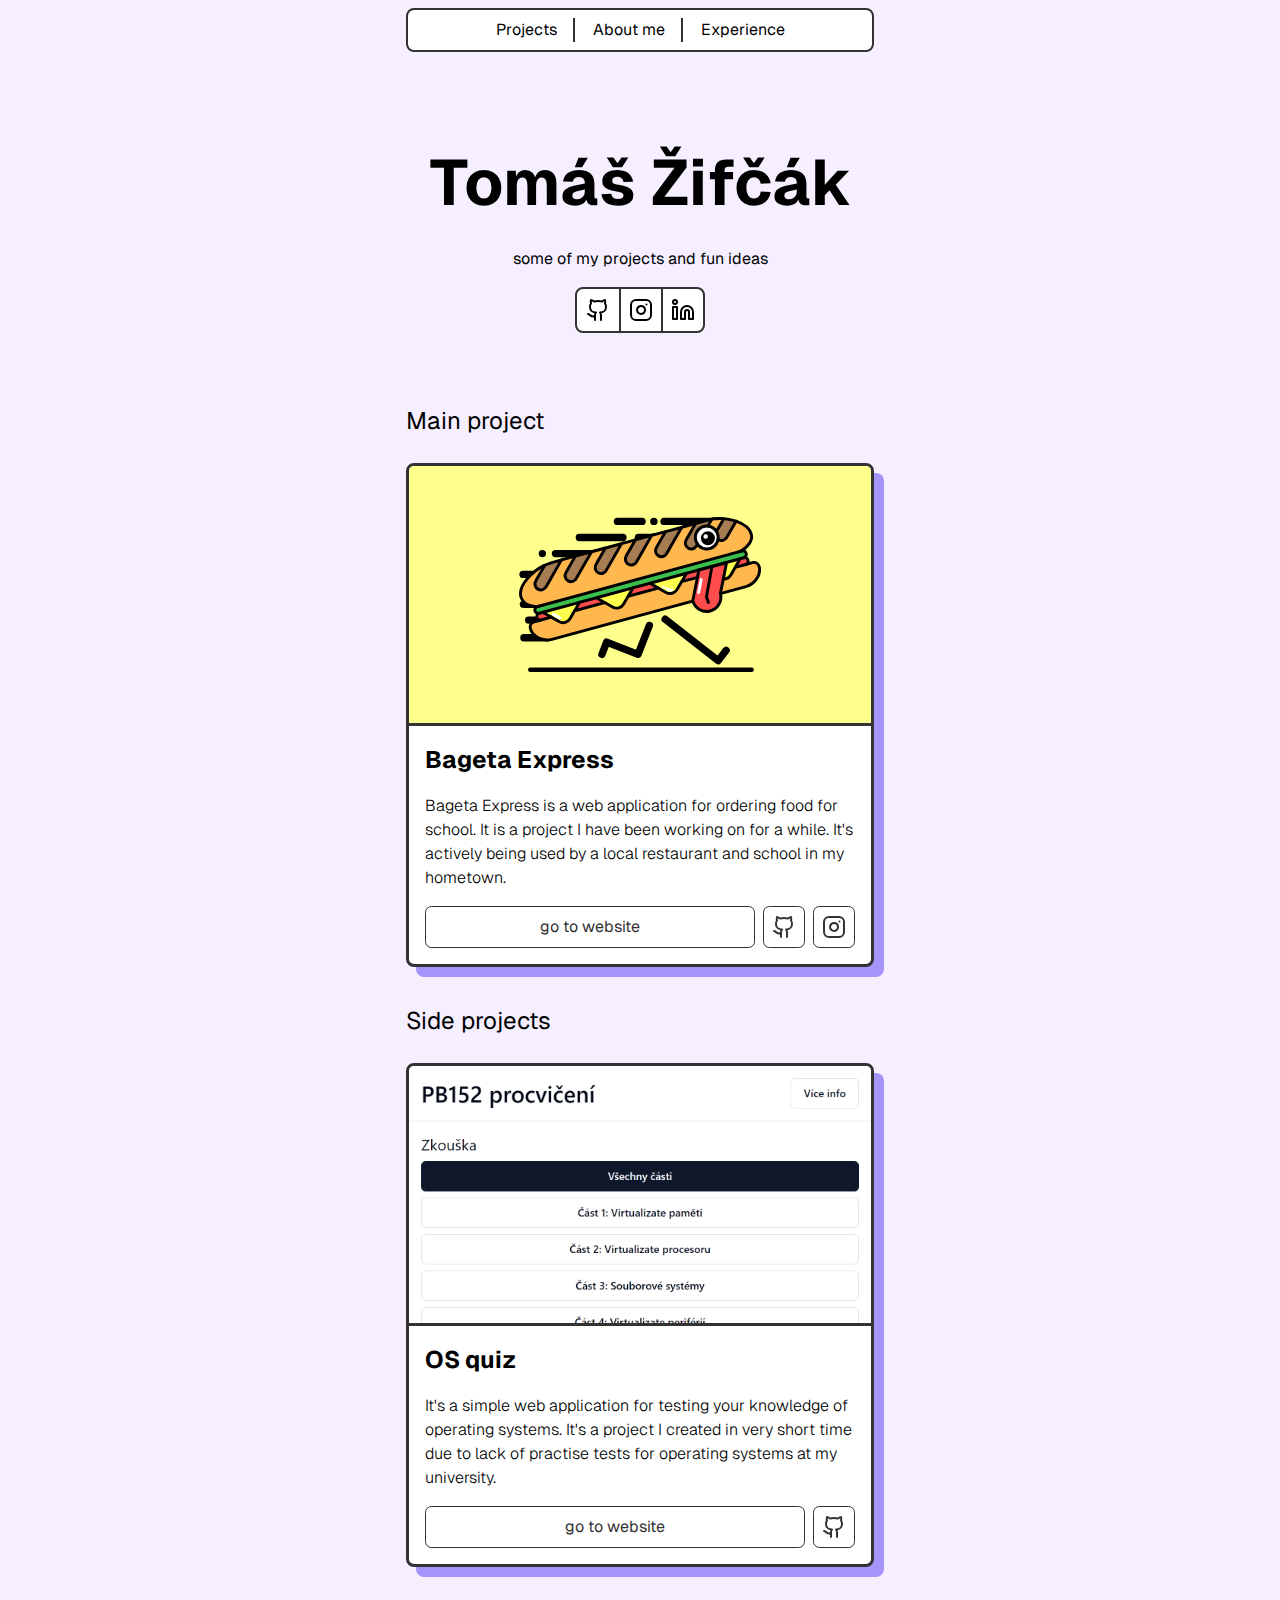
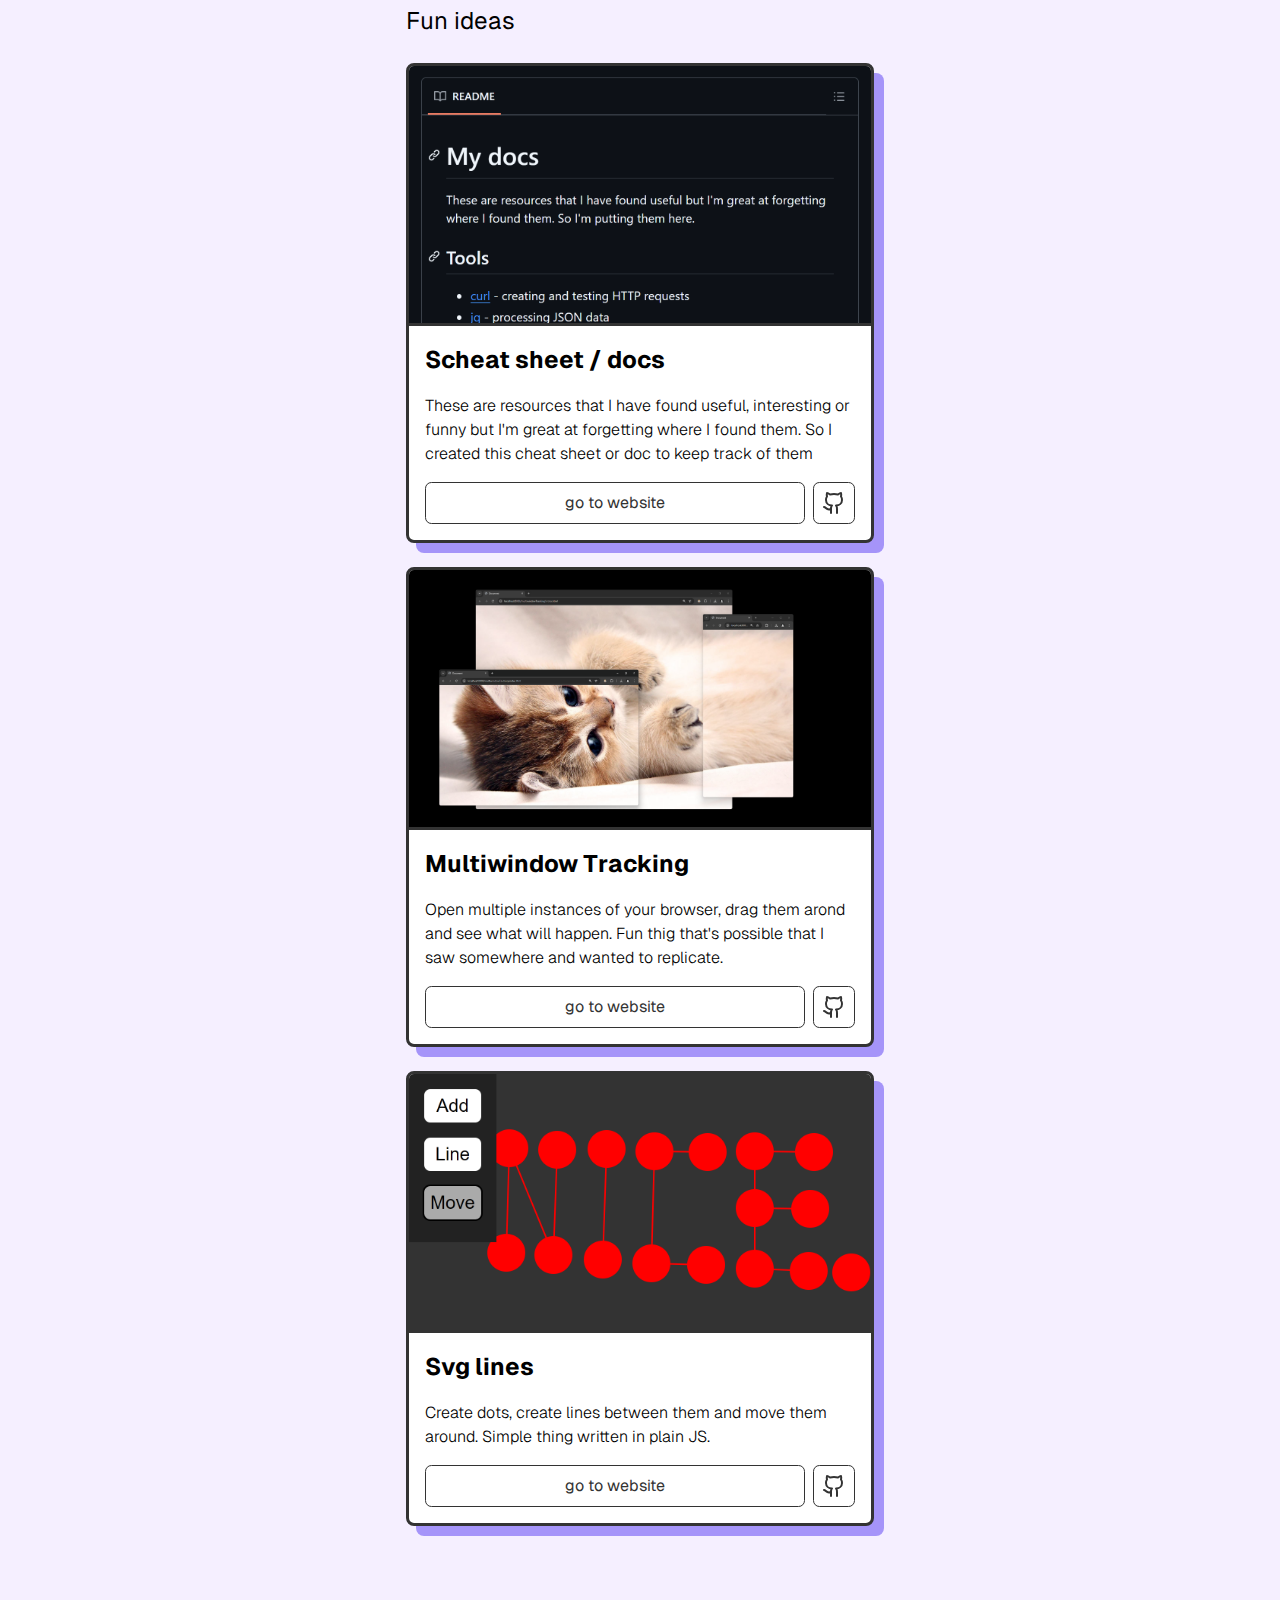
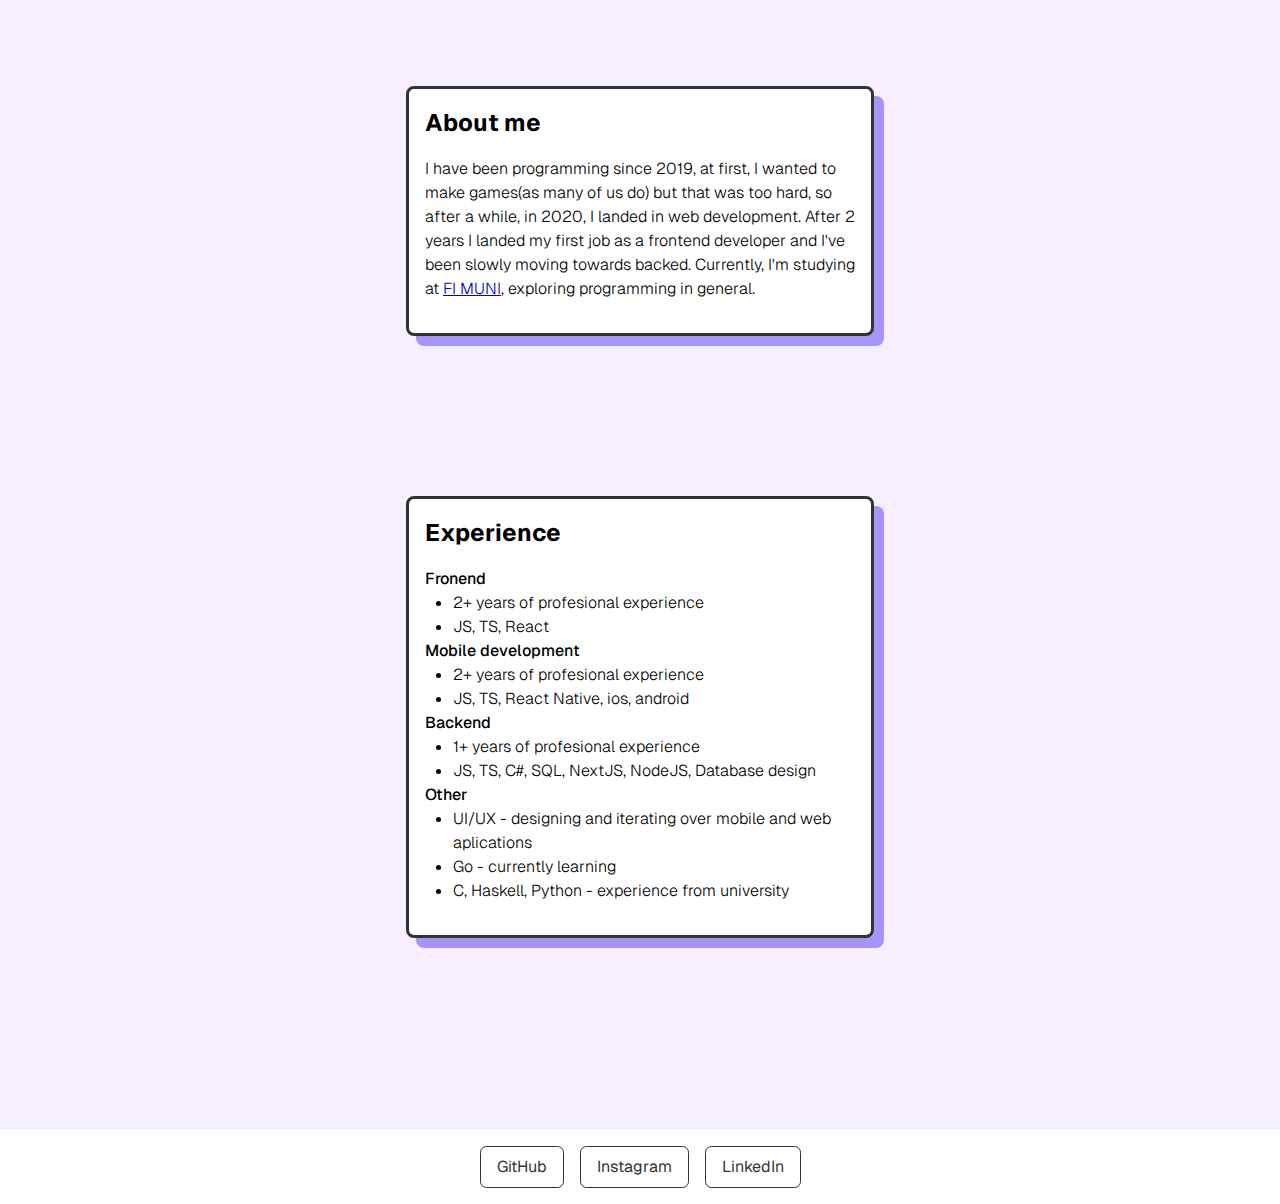
==== index.html @ f688248b "feat: add about me & experience sections" ====
<!DOCTYPE html>
<html lang="en">

<head>
  <meta charset="UTF-8" />
  <meta name="viewport" content="width=device-width, initial-scale=1.0" />
  <title>Tomas Zifcak</title>
  <meta name="description" content="Tomas Zifcak's personal website / portfolio" />
  <meta name="author" content="Tomas Zifcak" />
  <meta name="keywords" content="Tomas Zifcak, Tomáš, Žifčák, personal, website, osobná, stránka, portfolio" />
  <meta name="robots" content="index, follow" />
  <meta name="og:title" content="Tomas Zifcak" />
  <meta name="og:description" content="Tomas Zifcak's personal website / portfolio" />
  <link rel="apple-touch-icon" sizes="180x180" href="/assets/apple-touch-icon.png">
  <link rel="icon" type="image/png" sizes="32x32" href="/assets/favicon-32x32.png">
  <link rel="icon" type="image/png" sizes="16x16" href="/assets/favicon-16x16.png">
  <link rel="manifest" href="/assets/site.webmanifest">
  <link rel="stylesheet" href="tailwind-preset.css">
  <link rel="stylesheet" href="main.css">
</head>

<body>
  <header>
    <nav>
      <ul>
        <li><a href="#projects">Projects</a></li>
        <li><a href="#about-me">About me</a></li>
        <li><a href="#experience">Experience</a></li>
      </ul>
    </nav>
  </header>
  <main>
    <div class="landing-page">
      <h1>Tomáš Žifčák</h1>
      <h2>some of my projects and fun ideas</h2>
      <div class="social-media-container">
        <a class="btn__icon" href="https://github.com/tomz197/" target="_blank">
          <svg xmlns="http://www.w3.org/2000/svg" width="24" height="24" viewBox="0 0 24 24" fill="none"
            stroke="currentColor" stroke-width="2" stroke-linecap="round" stroke-linejoin="round"
            class="lucide lucide-github">
            <path
              d="M15 22v-4a4.8 4.8 0 0 0-1-3.5c3 0 6-2 6-5.5.08-1.25-.27-2.48-1-3.5.28-1.15.28-2.35 0-3.5 0 0-1 0-3 1.5-2.64-.5-5.36-.5-8 0C6 2 5 2 5 2c-.3 1.15-.3 2.35 0 3.5A5.403 5.403 0 0 0 4 9c0 3.5 3 5.5 6 5.5-.39.49-.68 1.05-.85 1.65-.17.6-.22 1.23-.15 1.85v4" />
            <path d="M9 18c-4.51 2-5-2-7-2" />
          </svg>
        </a>
        <a class="btn__icon" href="https://www.instagram.com/tom_z__/" target="_blank">
          <svg xmlns="http://www.w3.org/2000/svg" width="24" height="24" viewBox="0 0 24 24" fill="none"
            stroke="currentColor" stroke-width="2" stroke-linecap="round" stroke-linejoin="round"
            class="lucide lucide-instagram">
            <rect width="20" height="20" x="2" y="2" rx="5" ry="5" />
            <path d="M16 11.37A4 4 0 1 1 12.63 8 4 4 0 0 1 16 11.37z" />
            <line x1="17.5" x2="17.51" y1="6.5" y2="6.5" />
          </svg>
        </a>
        <a class="btn__icon" href="https://www.linkedin.com/in/tomaszifcak/" target="_blank">
          <svg xmlns="http://www.w3.org/2000/svg" width="24" height="24" viewBox="0 0 24 24" fill="none"
            stroke="currentColor" stroke-width="2" stroke-linecap="round" stroke-linejoin="round"
            class="lucide lucide-linkedin">
            <path d="M16 8a6 6 0 0 1 6 6v7h-4v-7a2 2 0 0 0-2-2 2 2 0 0 0-2 2v7h-4v-7a6 6 0 0 1 6-6z" />
            <rect width="4" height="12" x="2" y="9" />
            <circle cx="4" cy="4" r="2" />
          </svg>
        </a>
      </div>
    </div>
    <div class="project-list" id="projects">
      <h3 class="project-section-title">Main project</h3>
      <div class="card" id="bagetaexpress-card">
        <div class="card-image">
          <img loading="lazy" src="assets/images/bagetaExpress_brandmark.svg" alt="Bageta Express logo" />
        </div>
        <div class="card__header">
          <h4 class="card__header-title">Bageta Express</h4>
        </div>
        <div class="card__content">
          <p>
            Bageta Express is a web application for ordering food for school. It is a project I have been working on
            for a while. It's actively being used by a local restaurant and school in my hometown.
          </p>
        </div>
        <div class="card__footer">
          <a class="btn btn--flex" target="_blank" href="https://bageta.express">go to website</a>
          <a class="btn btn__icon" target="_blank" href="https://github.com/tomz197/bagetaexpress">
            <svg xmlns="http://www.w3.org/2000/svg" width="24" height="24" viewBox="0 0 24 24" fill="none"
              stroke="currentColor" stroke-width="2" stroke-linecap="round" stroke-linejoin="round"
              class="lucide lucide-github">
              <path
                d="M15 22v-4a4.8 4.8 0 0 0-1-3.5c3 0 6-2 6-5.5.08-1.25-.27-2.48-1-3.5.28-1.15.28-2.35 0-3.5 0 0-1 0-3 1.5-2.64-.5-5.36-.5-8 0C6 2 5 2 5 2c-.3 1.15-.3 2.35 0 3.5A5.403 5.403 0 0 0 4 9c0 3.5 3 5.5 6 5.5-.39.49-.68 1.05-.85 1.65-.17.6-.22 1.23-.15 1.85v4" />
              <path d="M9 18c-4.51 2-5-2-7-2" />
            </svg>
          </a>
          <a class="btn btn__icon" target="_blank" href="https://instagram.com/bagetaexpress">
            <svg xmlns="http://www.w3.org/2000/svg" width="24" height="24" viewBox="0 0 24 24" fill="none"
              stroke="currentColor" stroke-width="2" stroke-linecap="round" stroke-linejoin="round"
              class="lucide lucide-instagram">
              <rect width="20" height="20" x="2" y="2" rx="5" ry="5" />
              <path d="M16 11.37A4 4 0 1 1 12.63 8 4 4 0 0 1 16 11.37z" />
              <line x1="17.5" x2="17.51" y1="6.5" y2="6.5" />
            </svg>
          </a>
        </div>
      </div>
      <h3 class="project-section-title">Side projects</h3>
      <div class="card">
        <div class="card-image">
          <img loading="lazy" src="assets/images/os-quiz.png" alt="screenshot from OS-quiz website" />
        </div>
        <div class="card__header">
          <h4 class="card__header-title">OS quiz</h4>
        </div>
        <div class="card__content">
          <p>
            It's a simple web application for testing your knowledge of operating systems. It's a project I
            created in very short time due to lack of practise tests for operating systems at my university.
          </p>
        </div>
        <div class="card__footer">
          <a class="btn btn--flex" target="_blank" href="https://os.zifcak.dev">go to website</a>
          <a class="btn btn__icon" target="_blank" href="https://github.com/tomz197/os-drill">
            <svg xmlns="http://www.w3.org/2000/svg" width="24" height="24" viewBox="0 0 24 24" fill="none"
              stroke="currentColor" stroke-width="2" stroke-linecap="round" stroke-linejoin="round"
              class="lucide lucide-github">
              <path
                d="M15 22v-4a4.8 4.8 0 0 0-1-3.5c3 0 6-2 6-5.5.08-1.25-.27-2.48-1-3.5.28-1.15.28-2.35 0-3.5 0 0-1 0-3 1.5-2.64-.5-5.36-.5-8 0C6 2 5 2 5 2c-.3 1.15-.3 2.35 0 3.5A5.403 5.403 0 0 0 4 9c0 3.5 3 5.5 6 5.5-.39.49-.68 1.05-.85 1.65-.17.6-.22 1.23-.15 1.85v4" />
              <path d="M9 18c-4.51 2-5-2-7-2" />
            </svg>
          </a>
        </div>
      </div>
      <h3 class="project-section-title">Fun ideas</h3>
      <div class="card">
        <div class="card-image">
          <img loading="lazy" src="assets/images/docs.png" alt="screenshot from document" />
        </div>
        <div class="card__header">
          <h4 class="card__header-title">Scheat sheet / docs</h4>
        </div>
        <div class="card__content">
          <p>
            These are resources that I have found useful, interesting or funny but I'm great at forgetting where I found
            them. So I created this cheat sheet or doc to keep track of them
          </p>
        </div>
        <div class="card__footer">
          <a class="btn btn--flex" target="_blank" href="https://github.com/tomz197/docs">go to website</a>
          <a class="btn btn__icon" target="_blank" href="https://github.com/tomz197/docs">
            <svg xmlns="http://www.w3.org/2000/svg" width="24" height="24" viewBox="0 0 24 24" fill="none"
              stroke="currentColor" stroke-width="2" stroke-linecap="round" stroke-linejoin="round"
              class="lucide lucide-github">
              <path
                d="M15 22v-4a4.8 4.8 0 0 0-1-3.5c3 0 6-2 6-5.5.08-1.25-.27-2.48-1-3.5.28-1.15.28-2.35 0-3.5 0 0-1 0-3 1.5-2.64-.5-5.36-.5-8 0C6 2 5 2 5 2c-.3 1.15-.3 2.35 0 3.5A5.403 5.403 0 0 0 4 9c0 3.5 3 5.5 6 5.5-.39.49-.68 1.05-.85 1.65-.17.6-.22 1.23-.15 1.85v4" />
              <path d="M9 18c-4.51 2-5-2-7-2" />
            </svg>
          </a>
        </div>
      </div>
      <div class="card">
        <div class="card-image">
          <img loading="lazy" src="assets/images/window-tracking.png" alt="screenshot from document" />
        </div>
        <div class="card__header">
          <h4 class="card__header-title">Multiwindow Tracking</h4>
        </div>
        <div class="card__content">
          <p>
            Open multiple instances of your browser, drag them arond and see what will happen. Fun thig that's possible
            that I saw somewhere and wanted to replicate.
          </p>
        </div>
        <div class="card__footer">
          <a class="btn btn--flex" target="_blank" href="multiwindowTracking/index.html">go to website</a>
          <a class="btn btn__icon" target="_blank" href="https://github.com/tomz197/funstuff">
            <svg xmlns="http://www.w3.org/2000/svg" width="24" height="24" viewBox="0 0 24 24" fill="none"
              stroke="currentColor" stroke-width="2" stroke-linecap="round" stroke-linejoin="round"
              class="lucide lucide-github">
              <path
                d="M15 22v-4a4.8 4.8 0 0 0-1-3.5c3 0 6-2 6-5.5.08-1.25-.27-2.48-1-3.5.28-1.15.28-2.35 0-3.5 0 0-1 0-3 1.5-2.64-.5-5.36-.5-8 0C6 2 5 2 5 2c-.3 1.15-.3 2.35 0 3.5A5.403 5.403 0 0 0 4 9c0 3.5 3 5.5 6 5.5-.39.49-.68 1.05-.85 1.65-.17.6-.22 1.23-.15 1.85v4" />
              <path d="M9 18c-4.51 2-5-2-7-2" />
            </svg>
          </a>
        </div>
      </div>
      <div class="card">
        <div class="card-image">
          <img loading="lazy" src="assets/images/svgLines.png" alt="screenshot of drawen lines" />
        </div>
        <div class="card__header">
          <h4 class="card__header-title">Svg lines</h4>
        </div>
        <div class="card__content">
          <p>
            Create dots, create lines between them and move them around. Simple thing written in plain JS.
          </p>
        </div>
        <div class="card__footer">
          <a class="btn btn--flex" target="_blank" href="svgLines/index.html">go to website</a>
          <a class="btn btn__icon" target="_blank" href="https://github.com/tomz197/funstuff">
            <svg xmlns="http://www.w3.org/2000/svg" width="24" height="24" viewBox="0 0 24 24" fill="none"
              stroke="currentColor" stroke-width="2" stroke-linecap="round" stroke-linejoin="round"
              class="lucide lucide-github">
              <path
                d="M15 22v-4a4.8 4.8 0 0 0-1-3.5c3 0 6-2 6-5.5.08-1.25-.27-2.48-1-3.5.28-1.15.28-2.35 0-3.5 0 0-1 0-3 1.5-2.64-.5-5.36-.5-8 0C6 2 5 2 5 2c-.3 1.15-.3 2.35 0 3.5A5.403 5.403 0 0 0 4 9c0 3.5 3 5.5 6 5.5-.39.49-.68 1.05-.85 1.65-.17.6-.22 1.23-.15 1.85v4" />
              <path d="M9 18c-4.51 2-5-2-7-2" />
            </svg>
          </a>
        </div>
      </div>
    </div>

    <div class="card" id="about-me">
      <div class="card__header">
        <h4 class="card__header-title">About me</h4>
      </div>
      <div class="card__content">
        <p>I have been programming since 2019, at first, I wanted to make games(as many of us do) but that was too hard,
          so after a while, in 2020, I landed in web development. After 2 years I landed my first job as a frontend
          developer and I've been slowly moving towards backed. Currently, I'm studying at <a href="https://fi.muni.cz"
            target="_blank" class="link__inline">FI MUNI</a>, exploring
          programming in general.
        </p>
      </div>
      <div class="card__footer">
      </div>
    </div>

    <div class="card" id="experience">
      <div class="card__header">
        <h4 class="card__header-title">Experience</h4>
      </div>
      <div class="card__content">
        <ul class="skills-list">
          <li>Fronend
            <ul>
              <li>2+ years of profesional experience</li>
              <li>JS, TS, React</li>
            </ul>
          </li>
          <li>Mobile development
            <ul>
              <li>2+ years of profesional experience</li>
              <li>JS, TS, React Native, ios, android</li>
            </ul>
          </li>
          <li>Backend
            <ul>
              <li>1+ years of profesional experience</li>
              <li>JS, TS, C#, SQL, NextJS, NodeJS, Database design</li>
            </ul>
          </li>
          <li>Other
            <ul>
              <li>UI/UX - designing and iterating over mobile and web aplications</li>
              <li>Go - currently learning</li>
              <li>C, Haskell, Python - experience from university</li>
            </ul>
          </li>
        </ul>
      </div>
      <div class="card__footer">
      </div>
    </div>
  </main>
  <footer>
    <a class="btn" href="https://github.com/tomz197/" target="_blank">GitHub</a>
    <a class="btn" href="https://www.instagram.com/tom_z__/" target="_blank">Instagram</a>
    <a class="btn" href="https://www.linkedin.com/in/tomaszifcak/" target="_blank">LinkedIn</a>
  </footer>
</body>

</html>
---- main.css ----
@font-face {
    font-family: Geist;
    src: url(/assets/fonts/Geist.woff2);
}

html {
    scroll-behavior: smooth;
}

body {
    font-family: Geist, Arial, sans-serif;
    min-height: 100dvh;
    display: flex;
    flex-direction: column;
    margin: 0;
    padding: 0;
    background-color: #F5EFFF;
}

header {
    margin: 0 auto;
    padding: 0 1rem;
    max-width: 500px;
    width: 100%;
    position: sticky;
    top: .5rem;
}

nav {
    padding: .5rem 0;
    background-color: #fff;
    border: 2px solid #333;
    border-radius: 0.5rem;
}

nav ul {
    display: flex;
    justify-content: center;
    gap: 1rem;
}

nav ul *+* {
    border-left: 2px solid #333;
    padding-left: calc(1rem + 2px);
}

@media (max-width: 324px) {
    nav ul {
        flex-direction: column;
        justify-content: center;
        text-align: center;
        gap: 0;
    }

    nav ul *+* {
        border-left: 0px solid #333;
        border-top: 2px solid #333;
        padding-left: 0;
    }

}

.landing-page {
    min-height: 35vh;
    display: flex;
    flex-direction: column;
    gap: 1rem;
    padding: 1rem;
    justify-content: center;
    align-items: center;
    background-color: #F5EFFF;
}

.landing-page h1 {
    font-size: clamp(2rem, 10vw, 4rem);
    font-weight: 700;
}

main {
    flex: 1;
    margin: 2rem auto;
    padding: 0 1rem;
    max-width: 500px;
}

footer {
    display: flex;
    flex-wrap: wrap;
    justify-content: center;
    background-color: #fff;
    margin-top: 10rem;
    gap: 1rem;
    padding: 1rem;
}

.social-media-container {
    display: grid;
    grid-template-columns: repeat(3, 1fr);
    background-color: #fff;
    border: 2px solid #333;
    border-radius: 0.5rem;
    overflow: hidden;
}

.social-media-container>*+* {
    border-left: 2px solid #333;
    padding-left: 2px;
}

.social-media-container>a:hover {
    background-color: #f0f0f0;
}

.project-list {
    scroll-margin-top: 10rem;
    display: flex;
    flex-direction: column;
    gap: 1.5rem;
}

.card {
    flex: 1;
    display: flex;
    flex-direction: column;
    border: 3px solid #333;
    border-radius: 0.5rem;
    overflow: hidden;
    background-color: #fff;

    box-shadow: 10px 10px 0px 0px #A594F9;
}

.card-image {
    aspect-ratio: 16 / 9;
    border-bottom: 3px solid #333;
    overflow: hidden;
}



#bagetaexpress-card .card-image {
    background-color: #ffff8d;
    display: flex;
    justify-content: center;
    align-items: center;
}

#bagetaexpress-card .card-image>img {
    height: 60%;
    object-fit: cover;
}

.card__header {

    padding: 1rem;
    gap: 1rem;
}

.card__header-title {
    font-size: 1.5rem;
    font-weight: 700;
}

.card__content {
    padding: 1rem;
    padding-top: 0;
    gap: 1rem;
}

.card__content p {
    font-weight: 300;
}

.card__footer {
    display: flex;
    padding: 1rem;
    padding-top: 0;
    gap: .5rem;
}

.project-section-title {
    font-size: 1.5rem;
    margin-top: .75rem;
}

.btn {
    text-align: center;
    display: flex;
    justify-content: center;
    align-items: center;
    padding: 0.5em 1em;
    border: 1px solid #333;
    border-radius: 0.4rem;
    text-decoration: none;
    color: #333;
}

.btn:hover {
    background-color: #f0f0f0;
}

.btn--flex {
    flex: 1;
}

.btn__icon {
    display: flex;
    align-items: center;
    justify-content: center;
    aspect-ratio: 1;
    padding: 0.5em;
}

.link__inline {
    text-decoration: underline;
    color: #0000dc;
}

#about-me {
    scroll-margin-top: 10rem;
    overflow: clip;
    margin-top: 10rem;
}

#experience {
    scroll-margin-top: 10rem;
    overflow: clip;
    margin-top: 10rem;
}

#experience .card__content li li {
    font-weight: 300;
    list-style-type: disc;
    margin-left: 1.75rem;
}

#experience .skills-list>li {
    font-weight: 500;
}
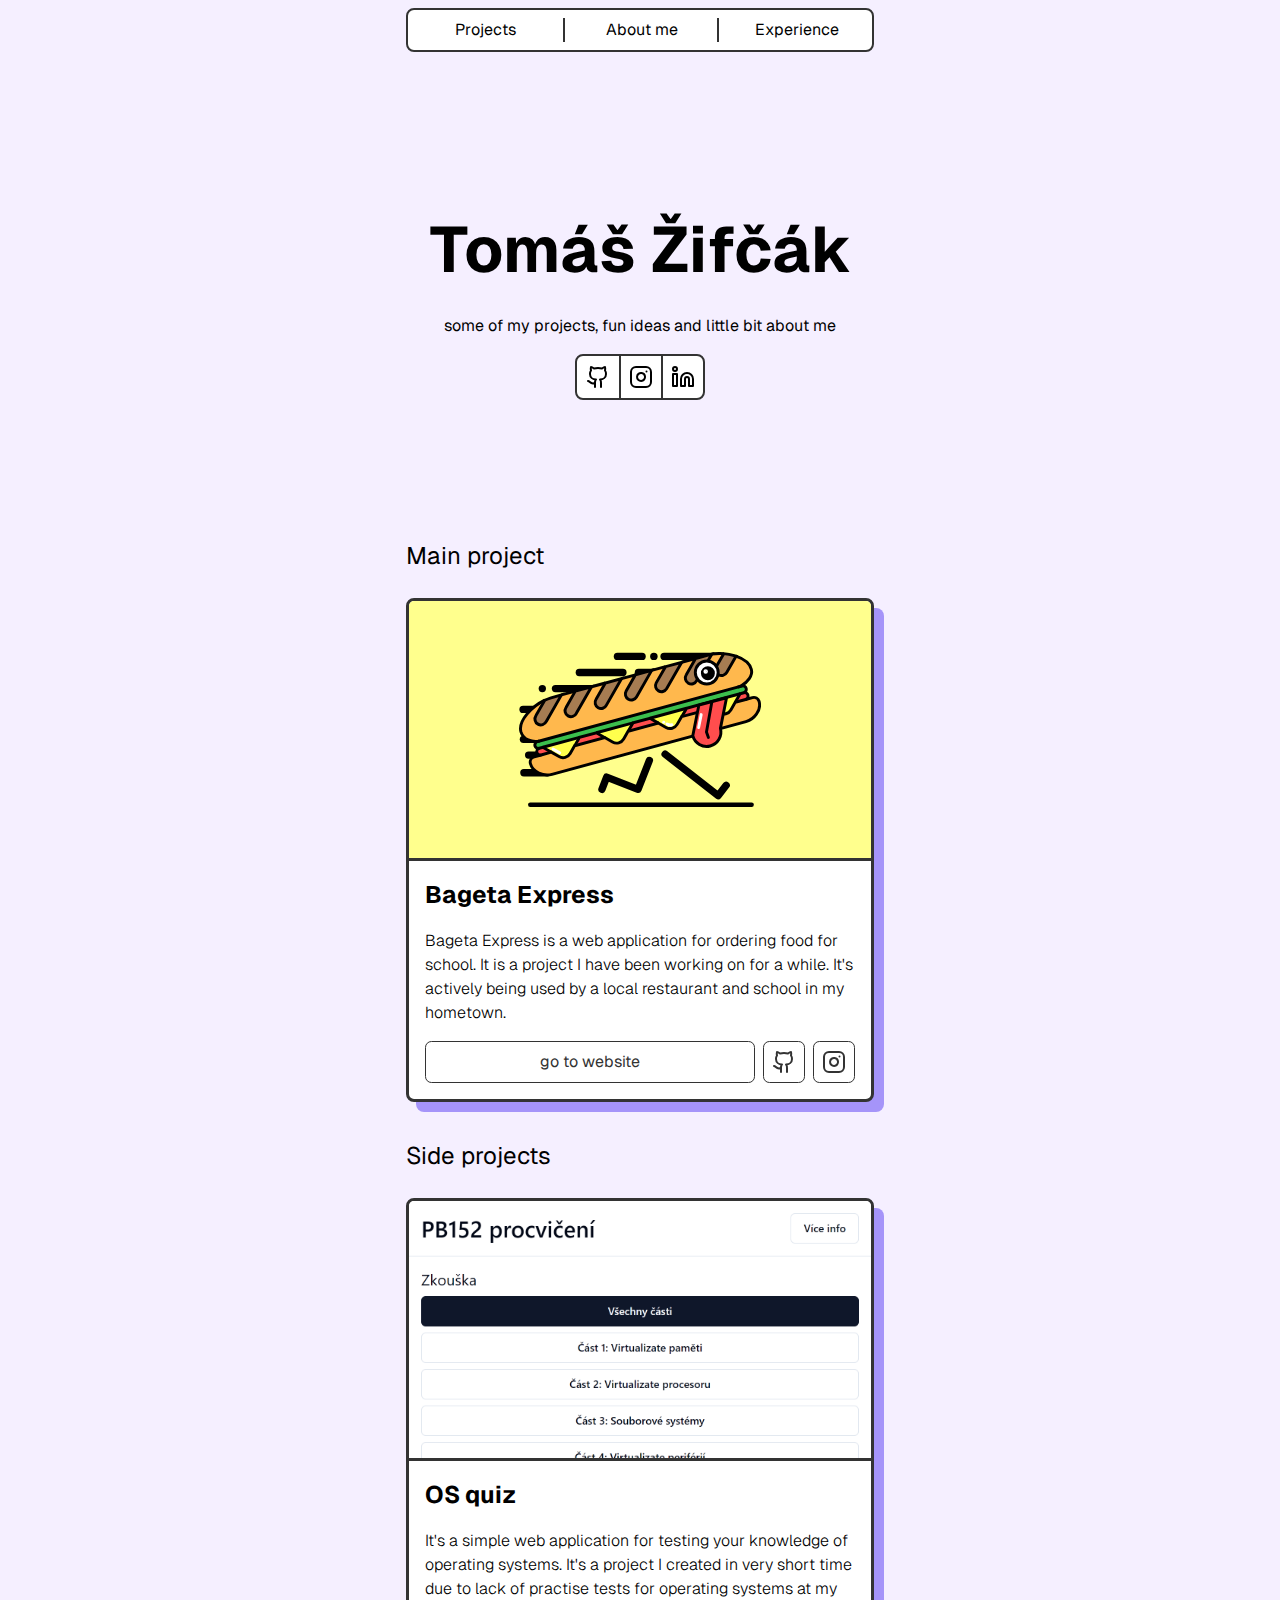
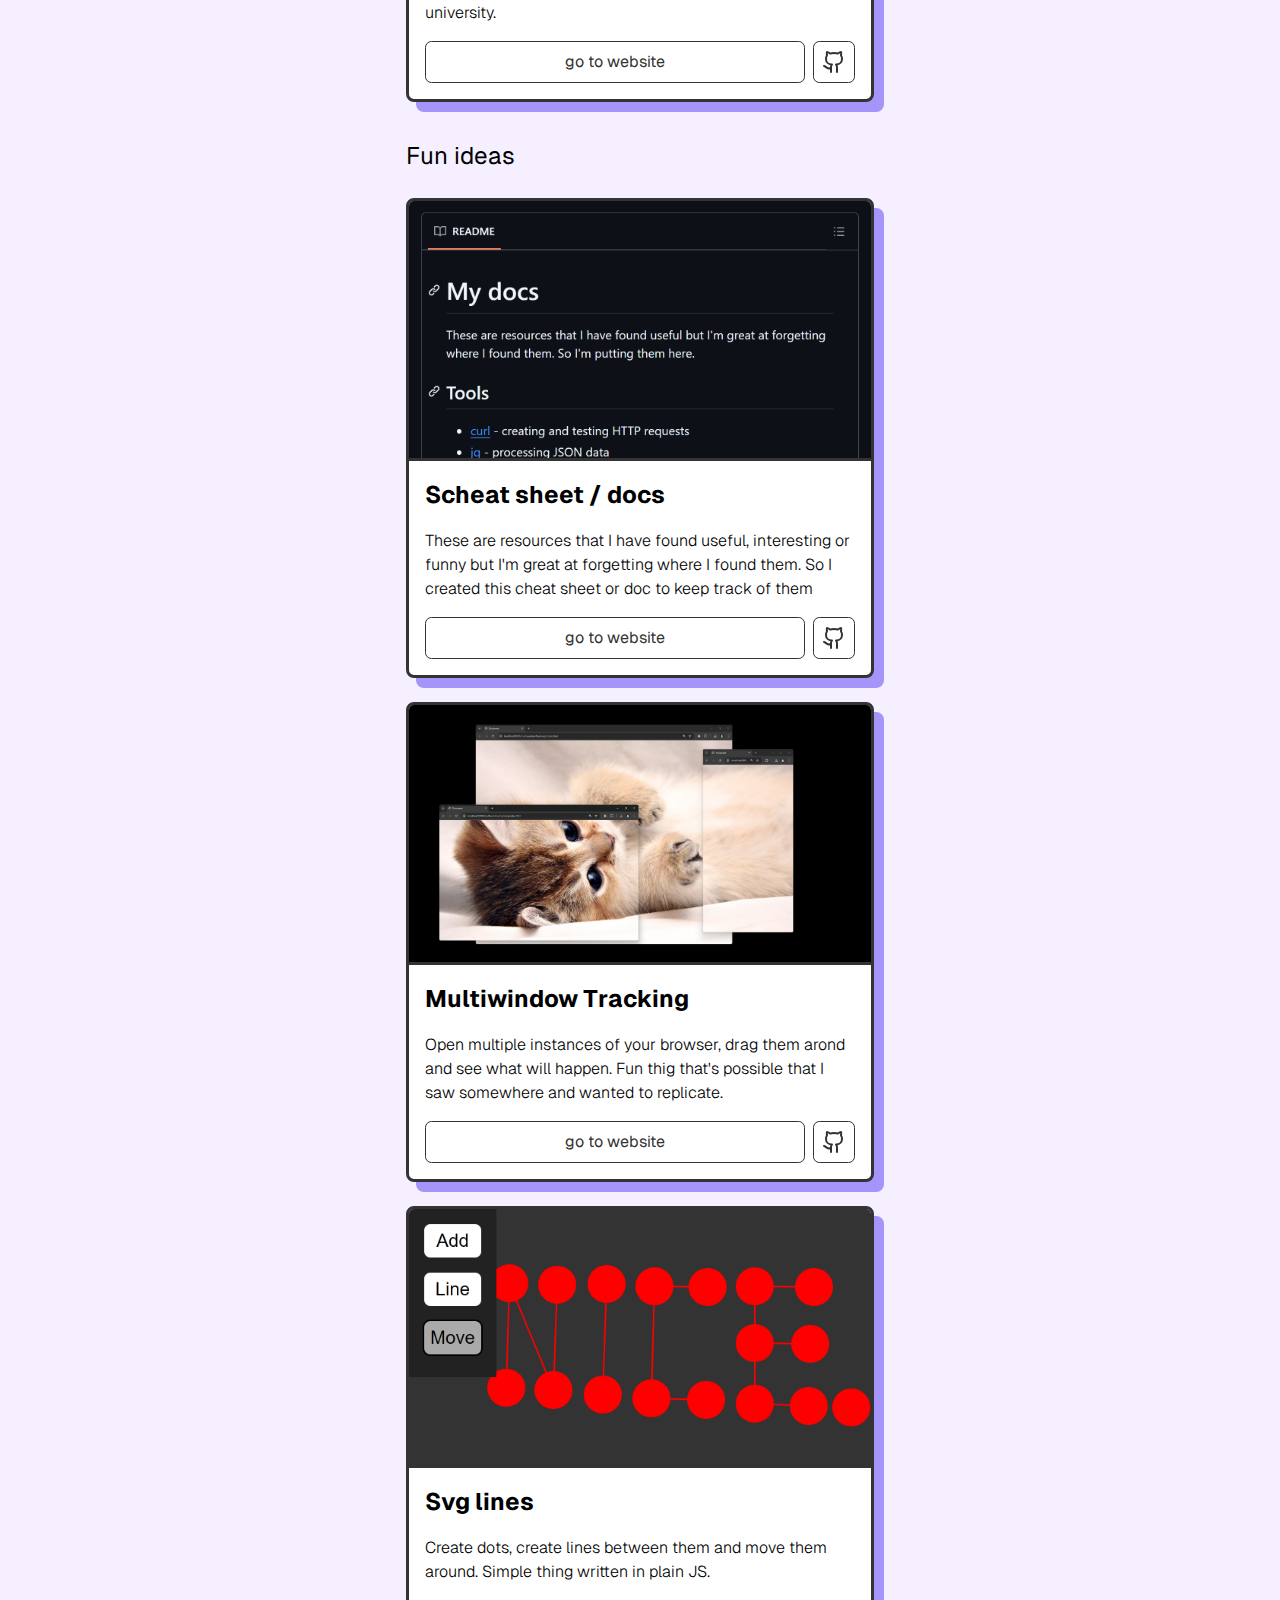
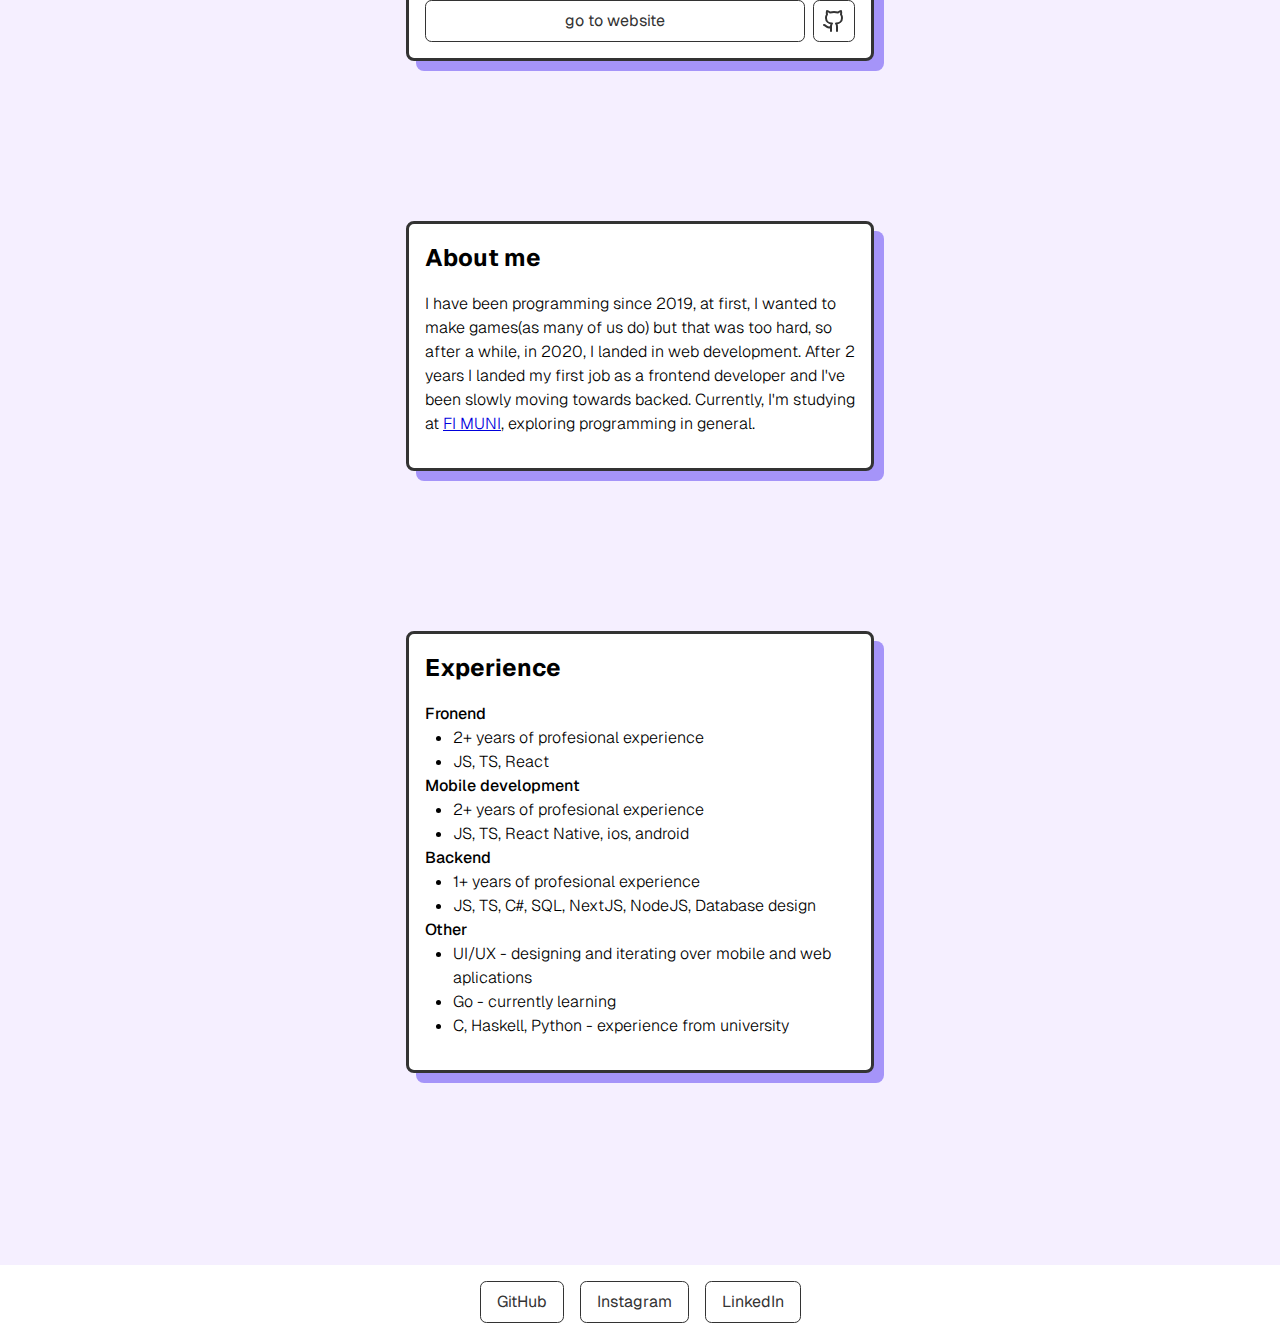
==== commit 7cf30ec3: "ui: uneven spacing in nav bar" ====
--- a/index.html
+++ b/index.html
@@ -32,7 +32,7 @@
   <main>
     <div class="landing-page">
       <h1>Tomáš Žifčák</h1>
-      <h2>some of my projects and fun ideas</h2>
+      <h2>some of my projects, fun ideas and little bit about me</h2>
       <div class="social-media-container">
         <a class="btn__icon" href="https://github.com/tomz197/" target="_blank">
           <svg xmlns="http://www.w3.org/2000/svg" width="24" height="24" viewBox="0 0 24 24" fill="none"
--- a/main.css
+++ b/main.css
@@ -10,6 +10,7 @@
 body {
     font-family: Geist, Arial, sans-serif;
     min-height: 100dvh;
+    width: 100%;
     display: flex;
     flex-direction: column;
     margin: 0;
@@ -33,54 +34,12 @@
     border-radius: 0.5rem;
 }
 
-nav ul {
-    display: flex;
-    justify-content: center;
-    gap: 1rem;
-}
-
-nav ul *+* {
-    border-left: 2px solid #333;
-    padding-left: calc(1rem + 2px);
-}
-
-@media (max-width: 324px) {
-    nav ul {
-        flex-direction: column;
-        justify-content: center;
-        text-align: center;
-        gap: 0;
-    }
-
-    nav ul *+* {
-        border-left: 0px solid #333;
-        border-top: 2px solid #333;
-        padding-left: 0;
-    }
-
-}
-
-.landing-page {
-    min-height: 35vh;
-    display: flex;
-    flex-direction: column;
-    gap: 1rem;
-    padding: 1rem;
-    justify-content: center;
-    align-items: center;
-    background-color: #F5EFFF;
-}
-
-.landing-page h1 {
-    font-size: clamp(2rem, 10vw, 4rem);
-    font-weight: 700;
-}
-
 main {
     flex: 1;
     margin: 2rem auto;
     padding: 0 1rem;
     max-width: 500px;
+    width: 100%;
 }
 
 footer {
@@ -91,6 +50,52 @@
     margin-top: 10rem;
     gap: 1rem;
     padding: 1rem;
+}
+
+nav ul {
+    display: grid;
+    grid-template-columns: repeat(3, 1fr);
+    text-align: center;
+}
+
+nav ul *+* {
+    border-left: 2px solid #333;
+    padding-left: 2px;
+}
+
+@media (max-width: 320px) {
+    nav ul {
+        grid-template-columns: 1fr;
+    }
+
+    nav ul *+* {
+        border-left: 0px solid #333;
+        border-top: 2px solid #333;
+        padding-top: 2px;
+        padding-left: 0px;
+    }
+
+    nav {
+        padding: 0;
+    }
+
+}
+
+.landing-page {
+    min-height: 50vh;
+    display: flex;
+    flex-direction: column;
+    gap: 1rem;
+    padding: 1rem 0;
+    justify-content: center;
+    align-items: center;
+    text-align: center;
+    background-color: #F5EFFF;
+}
+
+.landing-page h1 {
+    font-size: clamp(1.75rem, 10vw, 4rem);
+    font-weight: 700;
 }
 
 .social-media-container {
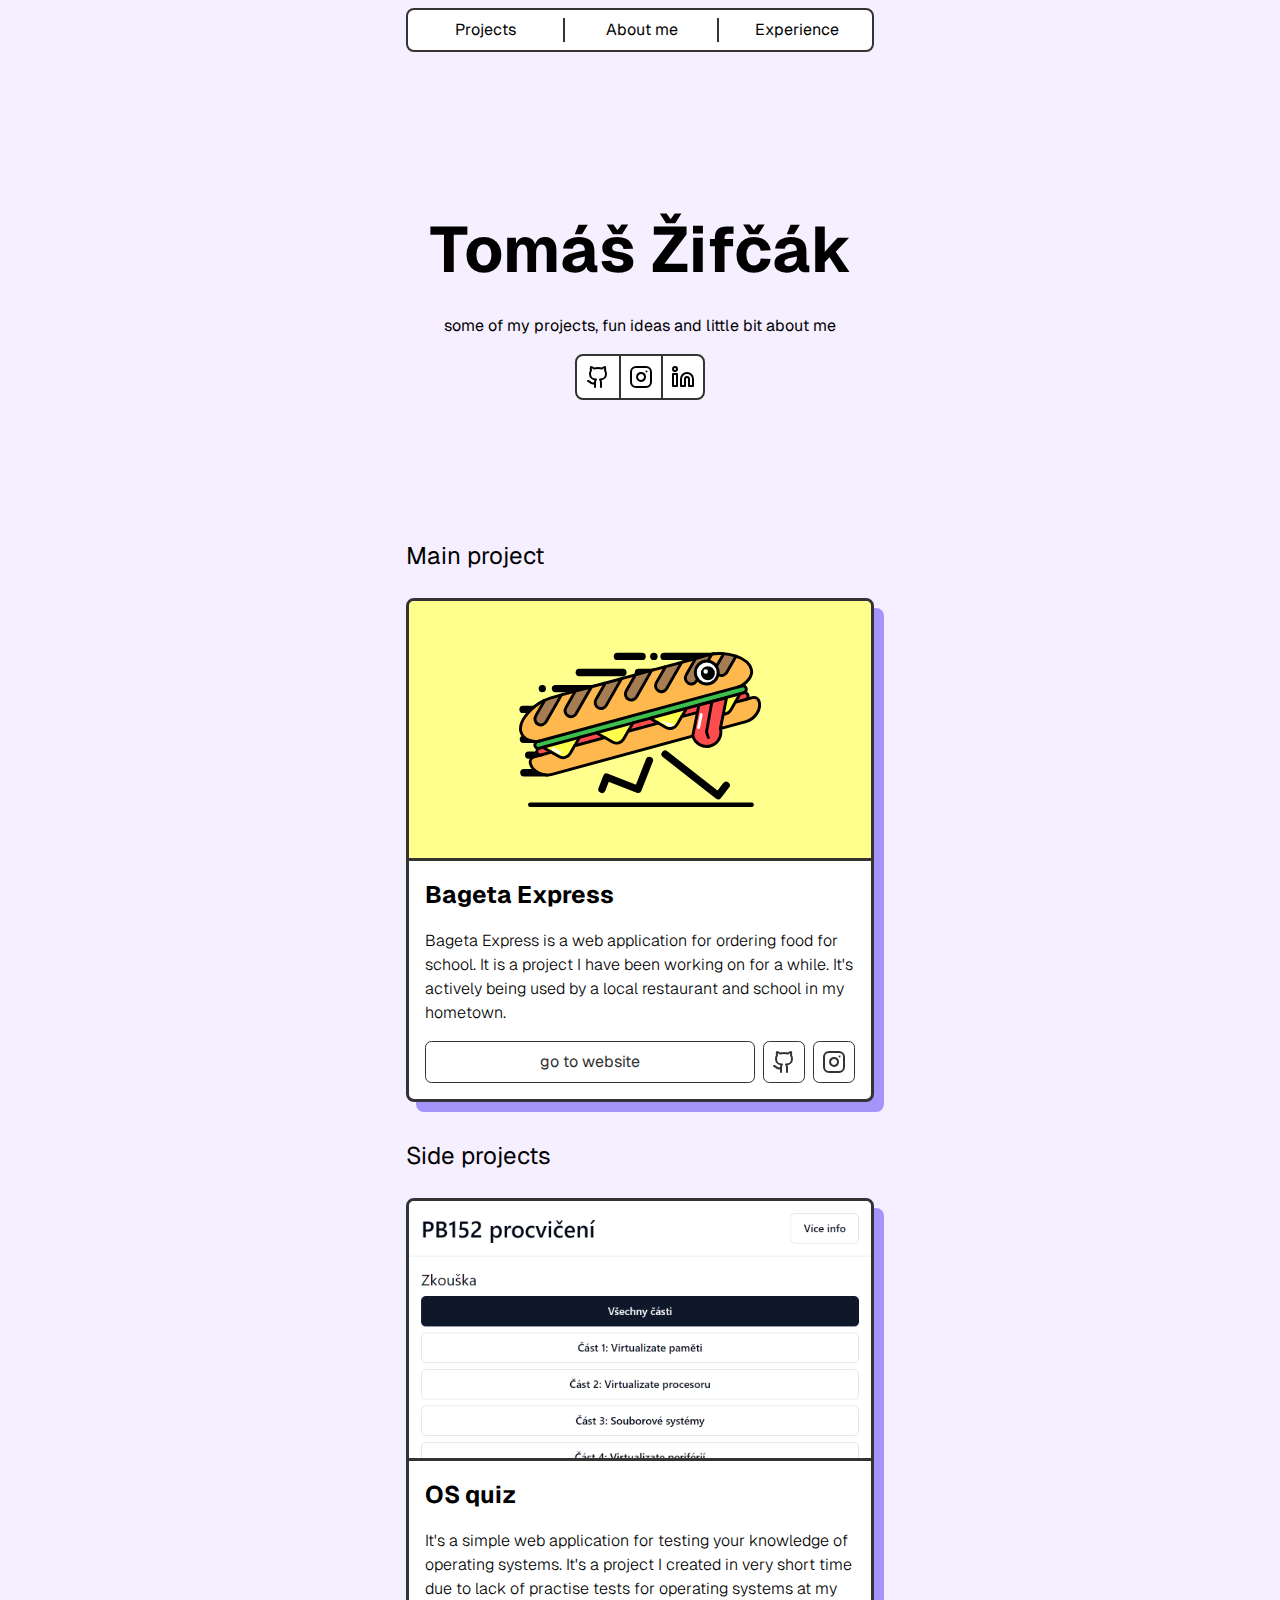
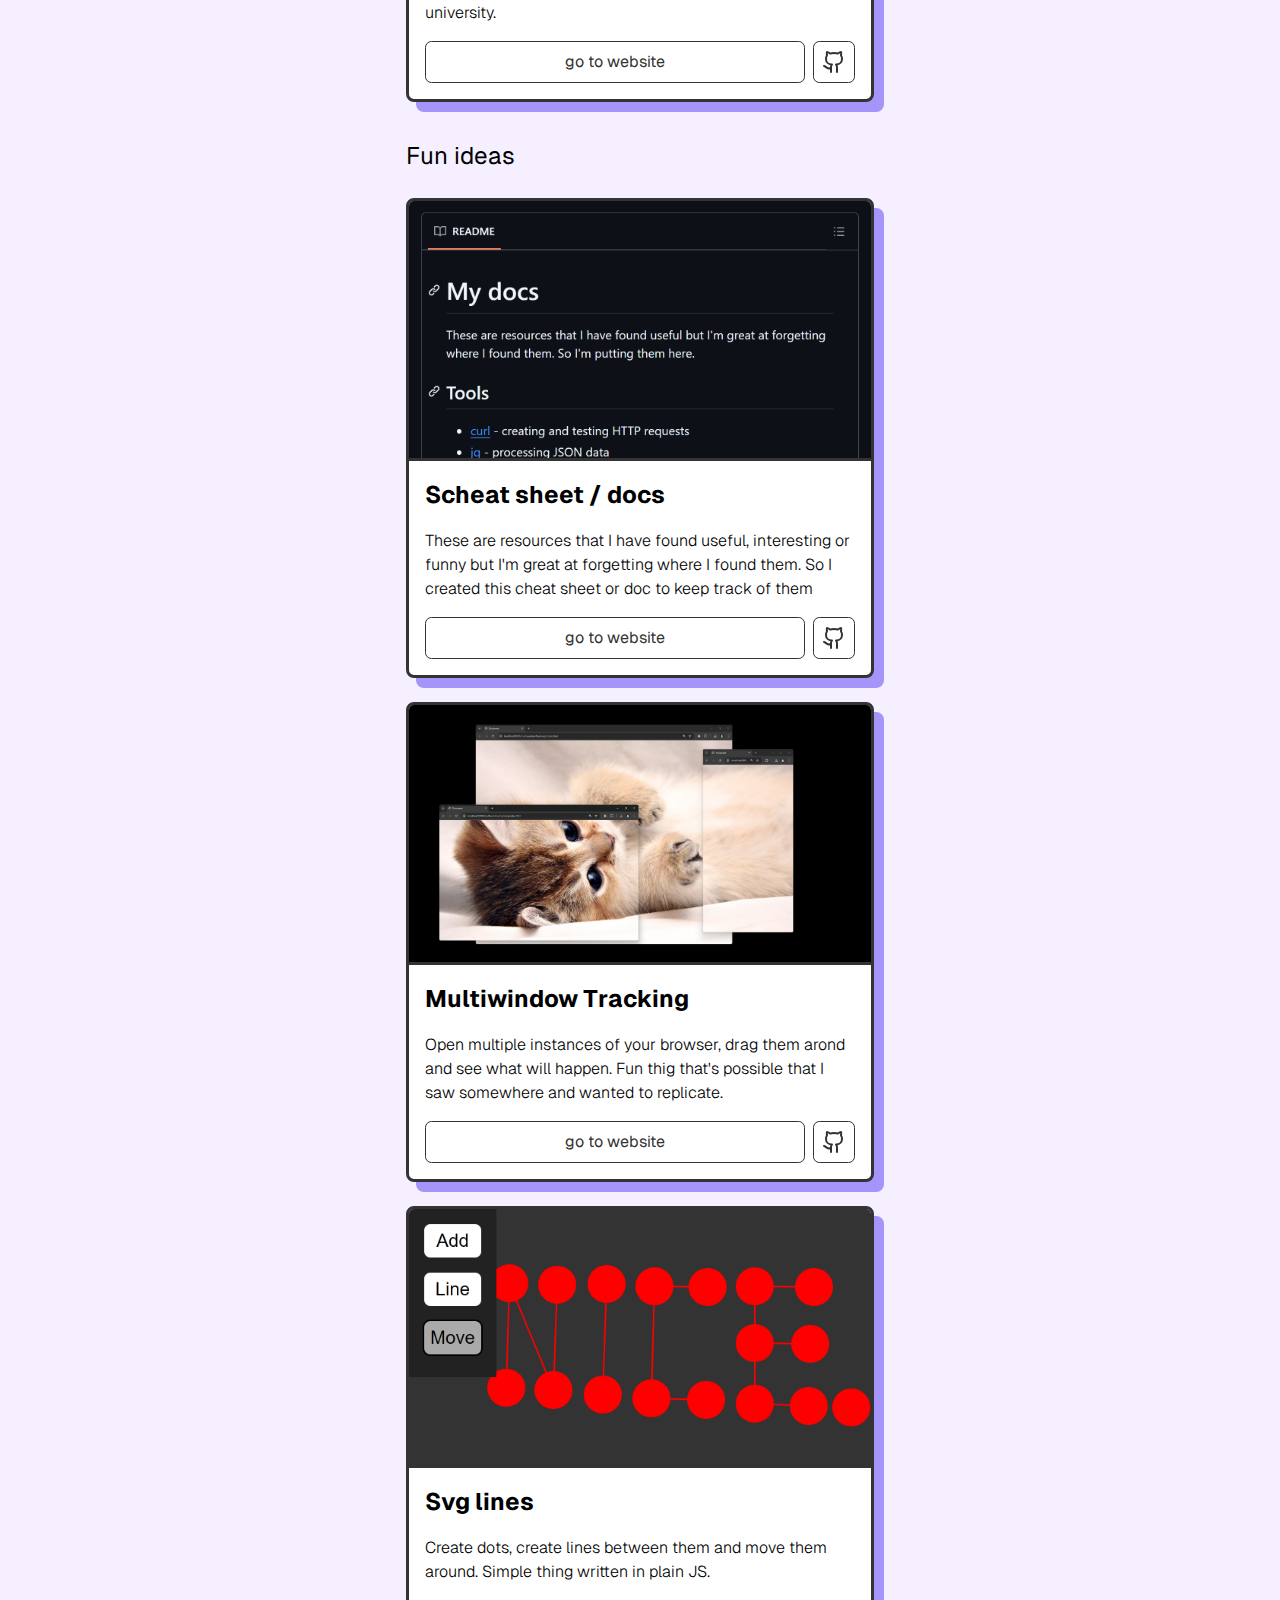
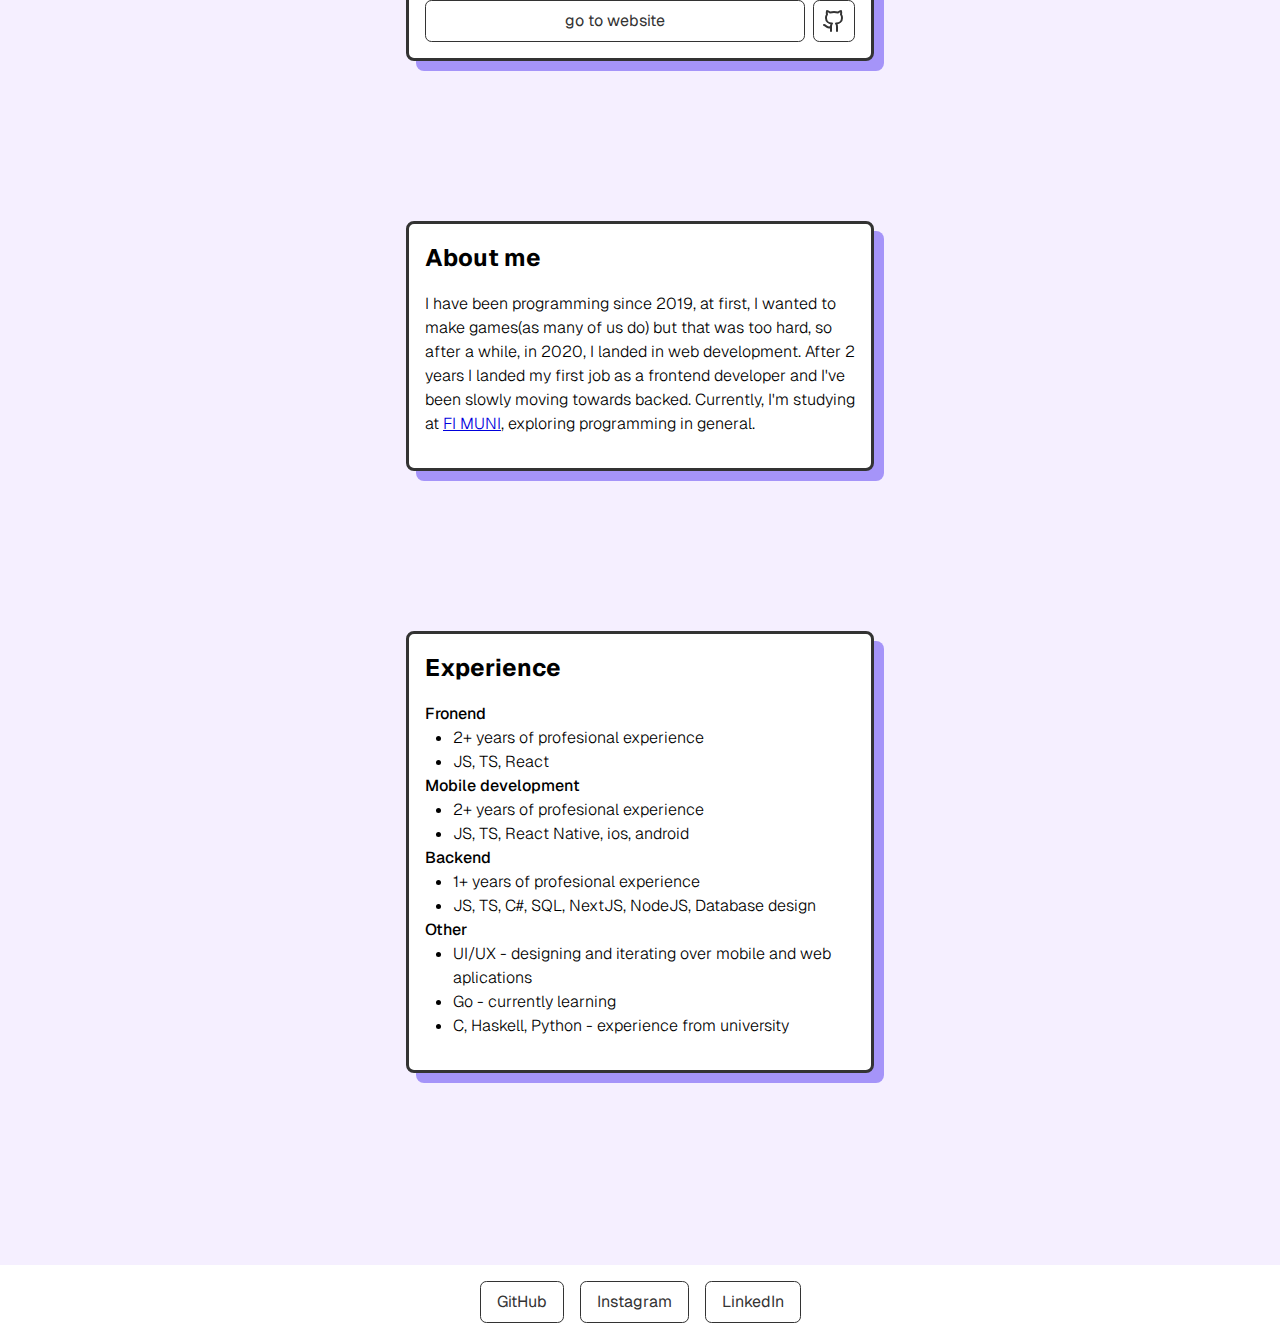
==== commit 316f60b1: "feat: add web analytics" ====
--- a/index.html
+++ b/index.html
@@ -4,19 +4,28 @@
 <head>
   <meta charset="UTF-8" />
   <meta name="viewport" content="width=device-width, initial-scale=1.0" />
-  <title>Tomas Zifcak</title>
-  <meta name="description" content="Tomas Zifcak's personal website / portfolio" />
-  <meta name="author" content="Tomas Zifcak" />
-  <meta name="keywords" content="Tomas Zifcak, Tomáš, Žifčák, personal, website, osobná, stránka, portfolio" />
+  <title>Tomáš Žifčák</title>
+  <meta name="description"
+    content="Tomáš Žifčák's personal website / portfolio. Here you can find project, skills, work history, contact informations and more." />
+  <meta name="author" content="Tomáš Žifčák - personal website / portfolio" />
+  <meta name="keywords" content="Zifcak, Žifčák, personal, website, osobná, stránka, portfolio" />
   <meta name="robots" content="index, follow" />
-  <meta name="og:title" content="Tomas Zifcak" />
-  <meta name="og:description" content="Tomas Zifcak's personal website / portfolio" />
+  <meta name="og:title" content="Tomáš Žifčák" />
+  <meta name="og:description"
+    content="Tomáš Žifčák's personal website / portfolio. Here you can find project, skills, work history, contact informations and more." />
   <link rel="apple-touch-icon" sizes="180x180" href="/assets/apple-touch-icon.png">
   <link rel="icon" type="image/png" sizes="32x32" href="/assets/favicon-32x32.png">
   <link rel="icon" type="image/png" sizes="16x16" href="/assets/favicon-16x16.png">
   <link rel="manifest" href="/assets/site.webmanifest">
   <link rel="stylesheet" href="tailwind-preset.css">
   <link rel="stylesheet" href="main.css">
+  <script>
+    !function(t,e){var o,n,p,r;e.__SV||(window.posthog=e,e._i=[],e.init=function(i,s,a){function g(t,e){var o=e.split(".");2==o.length&&(t=t[o[0]],e=o[1]),t[e]=function(){t.push([e].concat(Array.prototype.slice.call(arguments,0)))}}(p=t.createElement("script")).type="text/javascript",p.crossOrigin="anonymous",p.async=!0,p.src=s.api_host.replace(".i.posthog.com","-assets.i.posthog.com")+"/static/array.js",(r=t.getElementsByTagName("script")[0]).parentNode.insertBefore(p,r);var u=e;for(void 0!==a?u=e[a]=[]:a="posthog",u.people=u.people||[],u.toString=function(t){var e="posthog";return"posthog"!==a&&(e+="."+a),t||(e+=" (stub)"),e},u.people.toString=function(){return u.toString(1)+".people (stub)"},o="init capture register register_once register_for_session unregister unregister_for_session getFeatureFlag getFeatureFlagPayload isFeatureEnabled reloadFeatureFlags updateEarlyAccessFeatureEnrollment getEarlyAccessFeatures on onFeatureFlags onSessionId getSurveys getActiveMatchingSurveys renderSurvey canRenderSurvey getNextSurveyStep identify setPersonProperties group resetGroups setPersonPropertiesForFlags resetPersonPropertiesForFlags setGroupPropertiesForFlags resetGroupPropertiesForFlags reset get_distinct_id getGroups get_session_id get_session_replay_url alias set_config startSessionRecording stopSessionRecording sessionRecordingStarted captureException loadToolbar get_property getSessionProperty createPersonProfile opt_in_capturing opt_out_capturing has_opted_in_capturing has_opted_out_capturing clear_opt_in_out_capturing debug getPageViewId".split(" "),n=0;n<o.length;n++)g(u,o[n]);e._i.push([i,s,a])},e.__SV=1)}(document,window.posthog||[]);
+    posthog.init('phc_Ltj325zyKeNQRIGtvT8Iw3Hz5ILpnQ725UtSJsRH9HX', {
+        api_host: 'https://eu.i.posthog.com',
+        person_profiles: 'identified_only', // or 'always' to create profiles for anonymous users as well
+    })
+  </script>
 </head>
 
 <body>
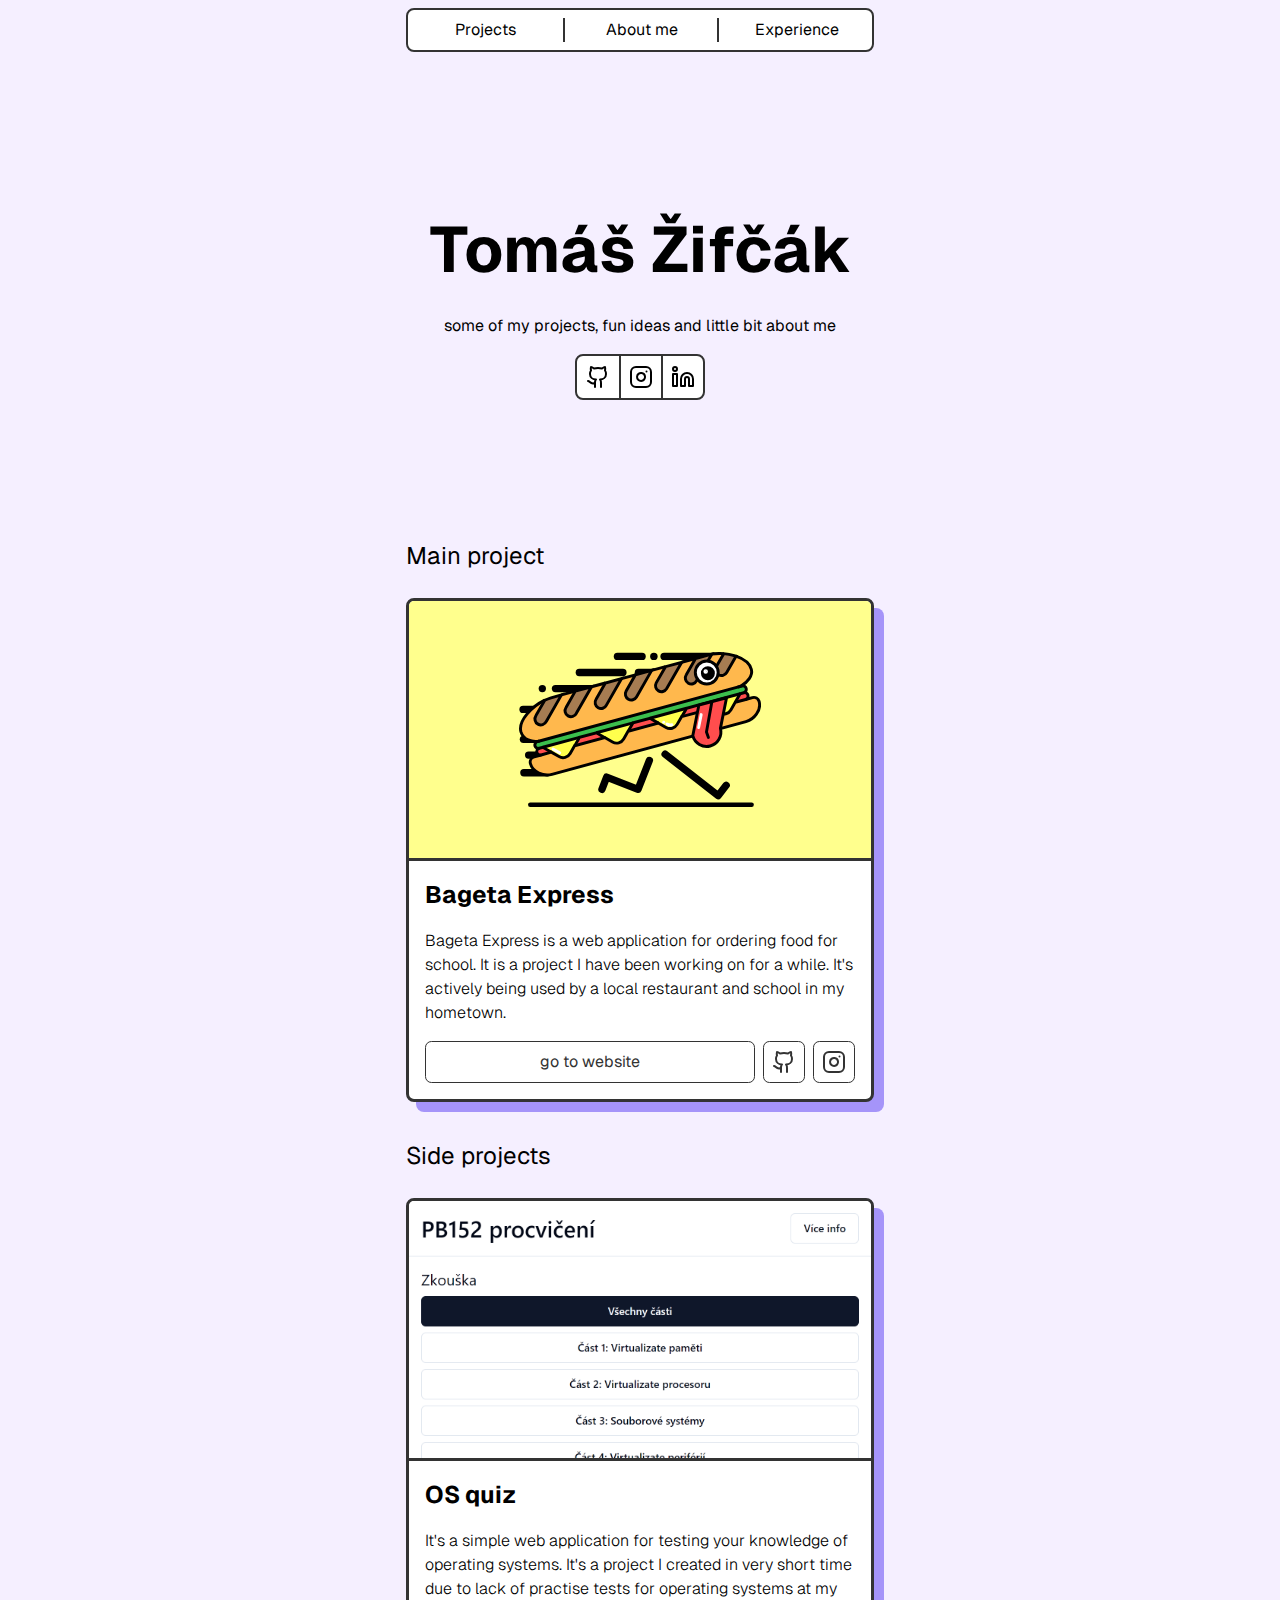
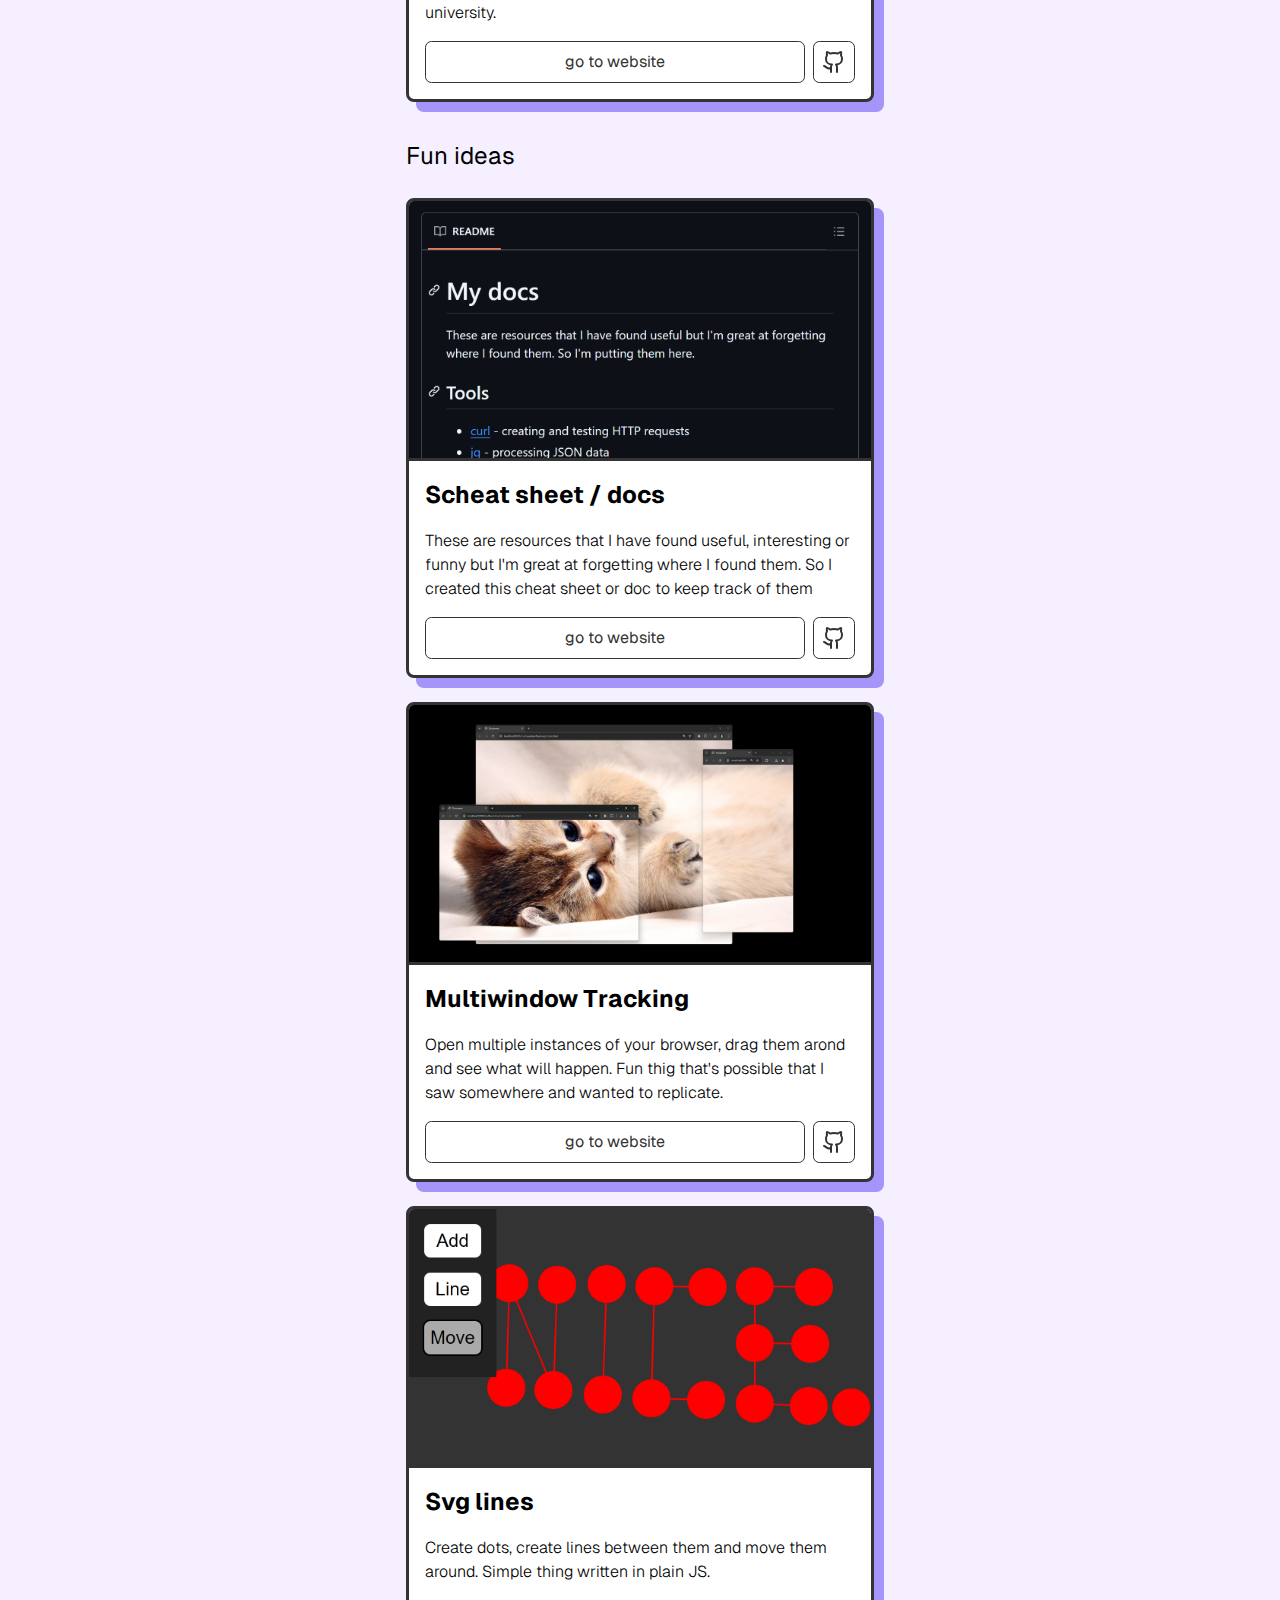
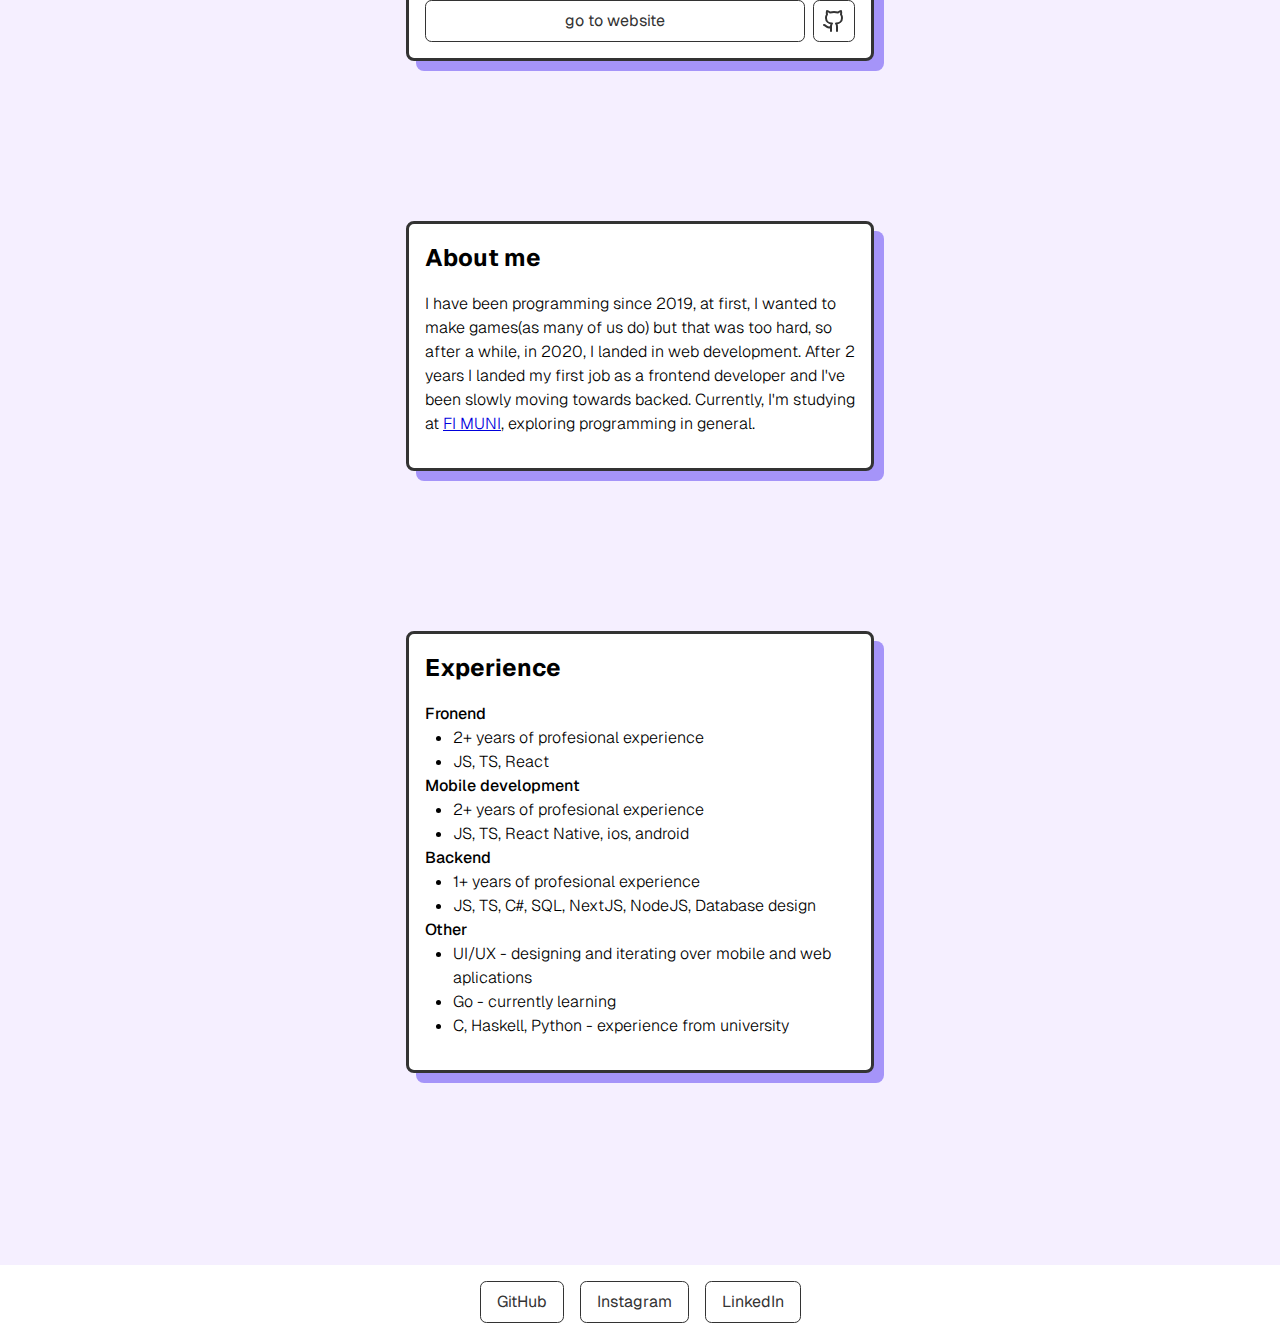
==== commit f9c211d7: "fix: web analytics tracking all users" ====
--- a/index.html
+++ b/index.html
@@ -23,7 +23,6 @@
     !function(t,e){var o,n,p,r;e.__SV||(window.posthog=e,e._i=[],e.init=function(i,s,a){function g(t,e){var o=e.split(".");2==o.length&&(t=t[o[0]],e=o[1]),t[e]=function(){t.push([e].concat(Array.prototype.slice.call(arguments,0)))}}(p=t.createElement("script")).type="text/javascript",p.crossOrigin="anonymous",p.async=!0,p.src=s.api_host.replace(".i.posthog.com","-assets.i.posthog.com")+"/static/array.js",(r=t.getElementsByTagName("script")[0]).parentNode.insertBefore(p,r);var u=e;for(void 0!==a?u=e[a]=[]:a="posthog",u.people=u.people||[],u.toString=function(t){var e="posthog";return"posthog"!==a&&(e+="."+a),t||(e+=" (stub)"),e},u.people.toString=function(){return u.toString(1)+".people (stub)"},o="init capture register register_once register_for_session unregister unregister_for_session getFeatureFlag getFeatureFlagPayload isFeatureEnabled reloadFeatureFlags updateEarlyAccessFeatureEnrollment getEarlyAccessFeatures on onFeatureFlags onSessionId getSurveys getActiveMatchingSurveys renderSurvey canRenderSurvey getNextSurveyStep identify setPersonProperties group resetGroups setPersonPropertiesForFlags resetPersonPropertiesForFlags setGroupPropertiesForFlags resetGroupPropertiesForFlags reset get_distinct_id getGroups get_session_id get_session_replay_url alias set_config startSessionRecording stopSessionRecording sessionRecordingStarted captureException loadToolbar get_property getSessionProperty createPersonProfile opt_in_capturing opt_out_capturing has_opted_in_capturing has_opted_out_capturing clear_opt_in_out_capturing debug getPageViewId".split(" "),n=0;n<o.length;n++)g(u,o[n]);e._i.push([i,s,a])},e.__SV=1)}(document,window.posthog||[]);
     posthog.init('phc_Ltj325zyKeNQRIGtvT8Iw3Hz5ILpnQ725UtSJsRH9HX', {
         api_host: 'https://eu.i.posthog.com',
-        person_profiles: 'identified_only', // or 'always' to create profiles for anonymous users as well
     })
   </script>
 </head>
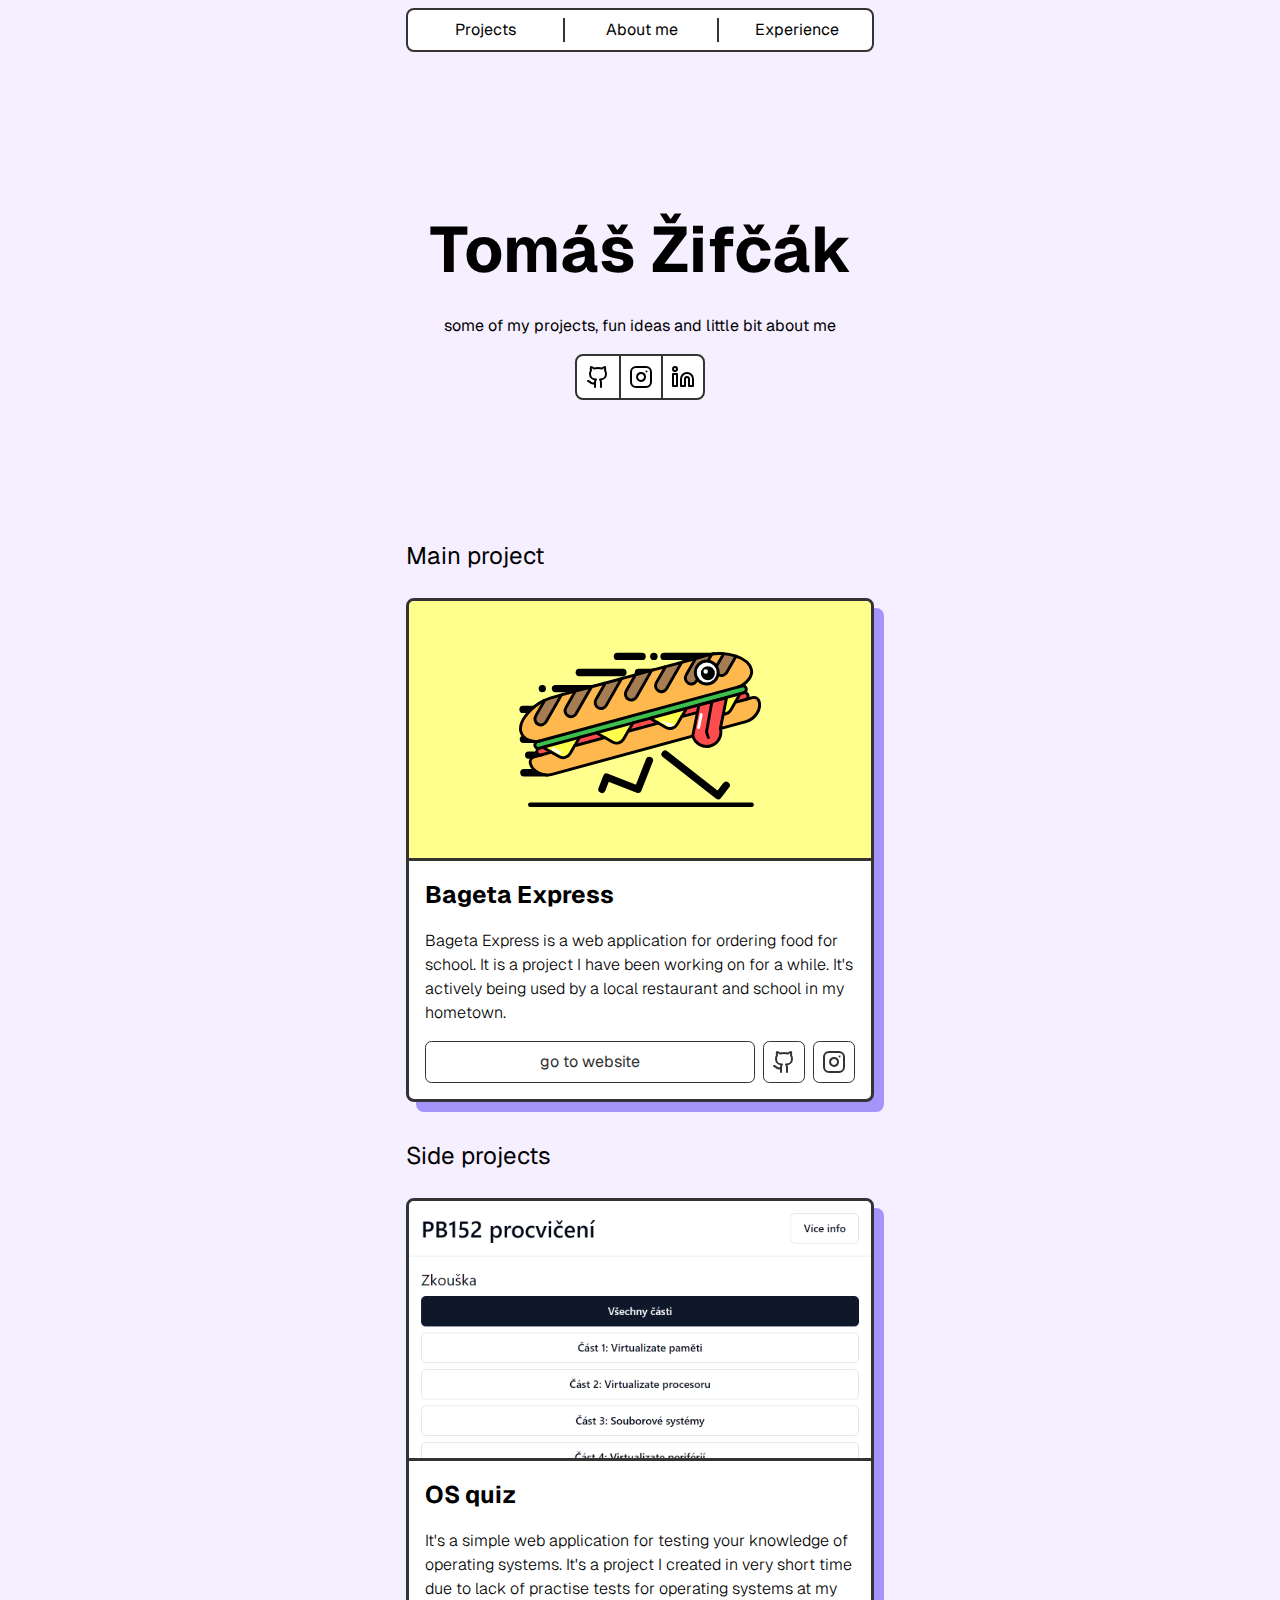
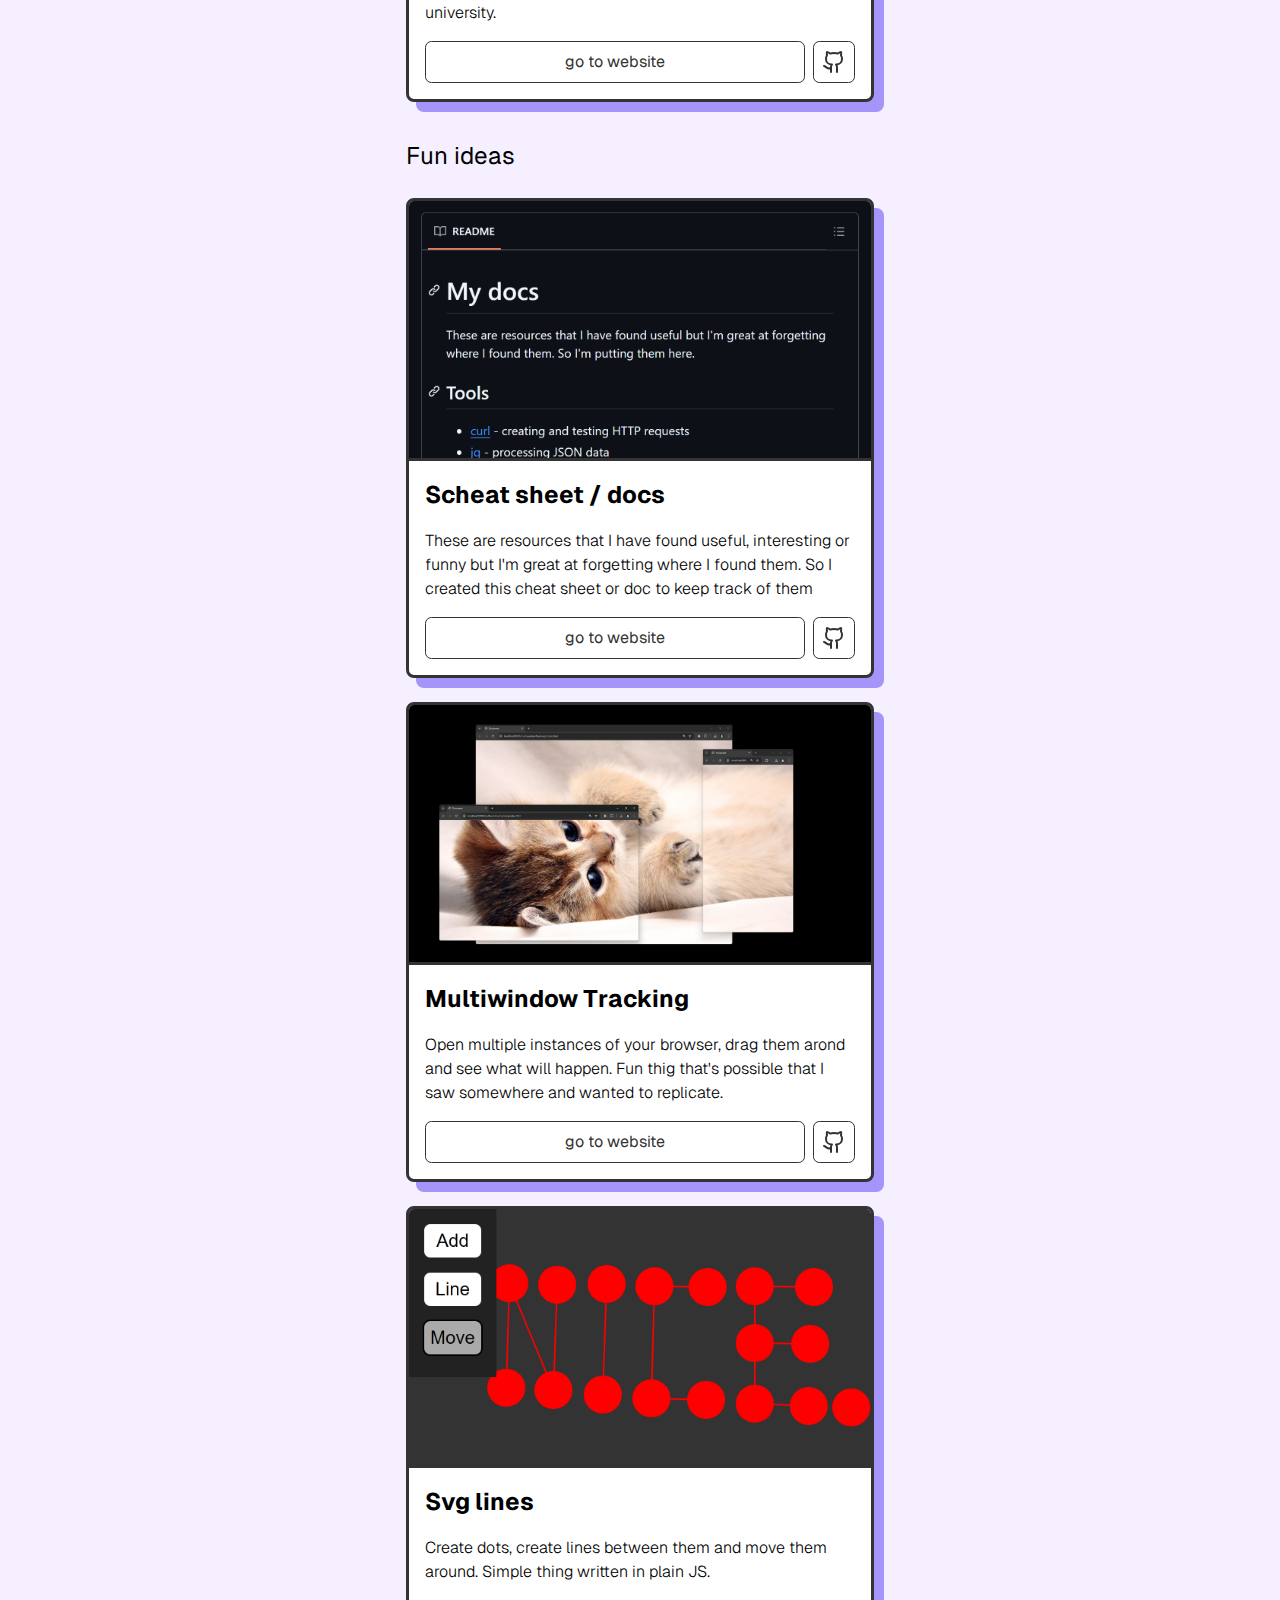
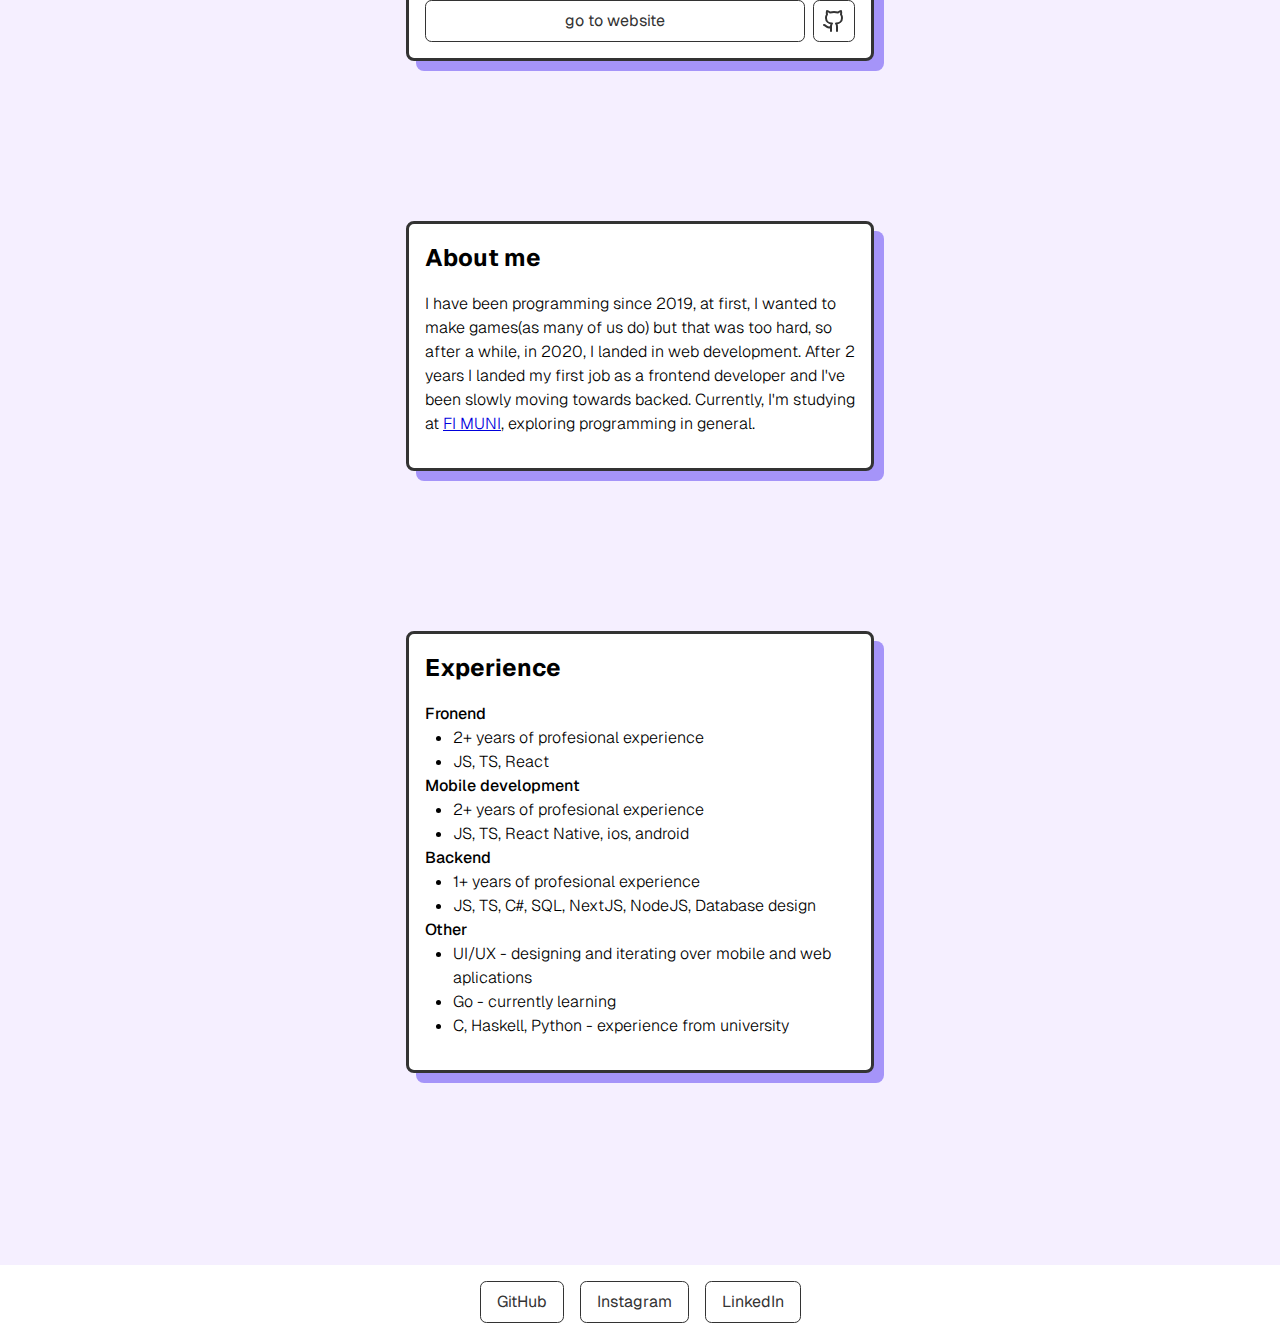
==== commit 1414f417: "feat: add google analytics" ====
--- a/index.html
+++ b/index.html
@@ -19,12 +19,17 @@
   <link rel="manifest" href="/assets/site.webmanifest">
   <link rel="stylesheet" href="tailwind-preset.css">
   <link rel="stylesheet" href="main.css">
+
+  <!-- Google tag (gtag.js) -->
+  <script async src="https://www.googletagmanager.com/gtag/js?id=G-RYYQ14DPX2"></script>
   <script>
-    !function(t,e){var o,n,p,r;e.__SV||(window.posthog=e,e._i=[],e.init=function(i,s,a){function g(t,e){var o=e.split(".");2==o.length&&(t=t[o[0]],e=o[1]),t[e]=function(){t.push([e].concat(Array.prototype.slice.call(arguments,0)))}}(p=t.createElement("script")).type="text/javascript",p.crossOrigin="anonymous",p.async=!0,p.src=s.api_host.replace(".i.posthog.com","-assets.i.posthog.com")+"/static/array.js",(r=t.getElementsByTagName("script")[0]).parentNode.insertBefore(p,r);var u=e;for(void 0!==a?u=e[a]=[]:a="posthog",u.people=u.people||[],u.toString=function(t){var e="posthog";return"posthog"!==a&&(e+="."+a),t||(e+=" (stub)"),e},u.people.toString=function(){return u.toString(1)+".people (stub)"},o="init capture register register_once register_for_session unregister unregister_for_session getFeatureFlag getFeatureFlagPayload isFeatureEnabled reloadFeatureFlags updateEarlyAccessFeatureEnrollment getEarlyAccessFeatures on onFeatureFlags onSessionId getSurveys getActiveMatchingSurveys renderSurvey canRenderSurvey getNextSurveyStep identify setPersonProperties group resetGroups setPersonPropertiesForFlags resetPersonPropertiesForFlags setGroupPropertiesForFlags resetGroupPropertiesForFlags reset get_distinct_id getGroups get_session_id get_session_replay_url alias set_config startSessionRecording stopSessionRecording sessionRecordingStarted captureException loadToolbar get_property getSessionProperty createPersonProfile opt_in_capturing opt_out_capturing has_opted_in_capturing has_opted_out_capturing clear_opt_in_out_capturing debug getPageViewId".split(" "),n=0;n<o.length;n++)g(u,o[n]);e._i.push([i,s,a])},e.__SV=1)}(document,window.posthog||[]);
-    posthog.init('phc_Ltj325zyKeNQRIGtvT8Iw3Hz5ILpnQ725UtSJsRH9HX', {
-        api_host: 'https://eu.i.posthog.com',
-    })
+    window.dataLayer = window.dataLayer || [];
+    function gtag(){dataLayer.push(arguments);}
+    gtag('js', new Date());
+
+    gtag('config', 'G-RYYQ14DPX2');
   </script>
+
 </head>
 
 <body>
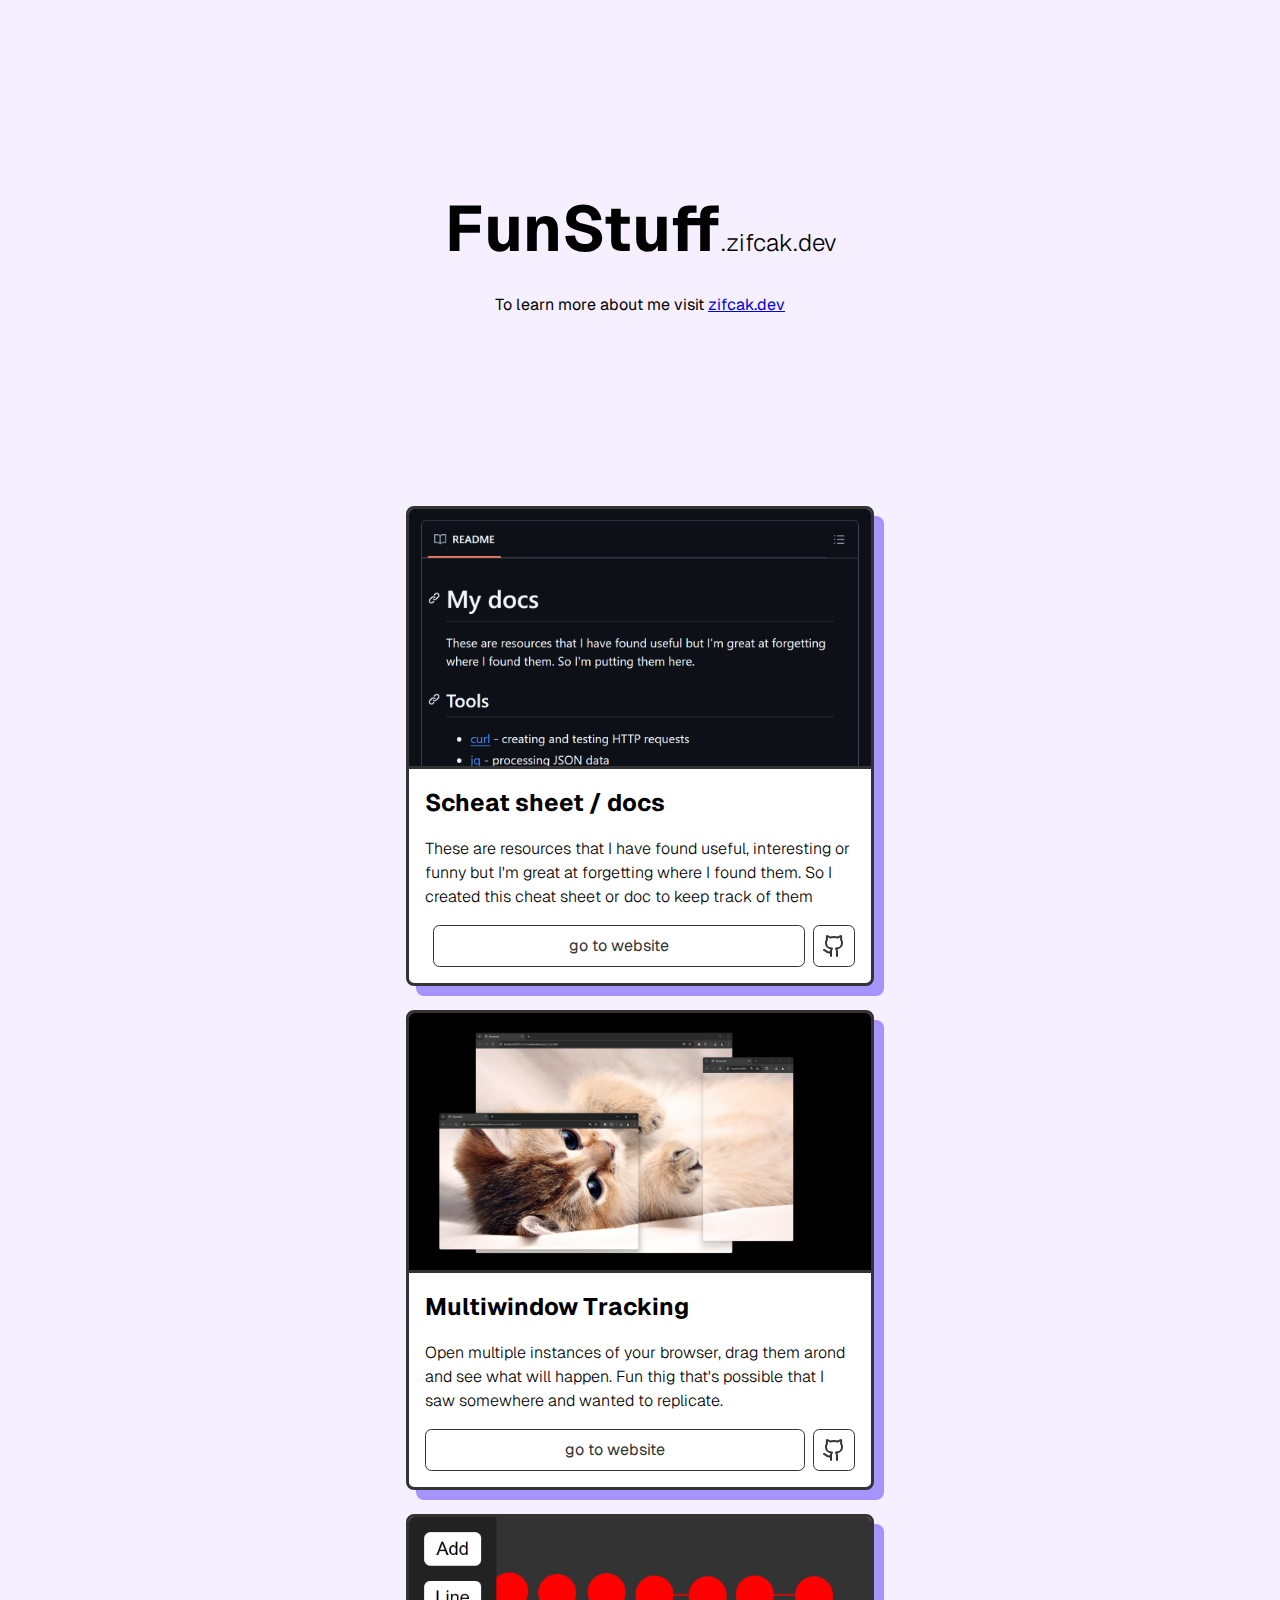
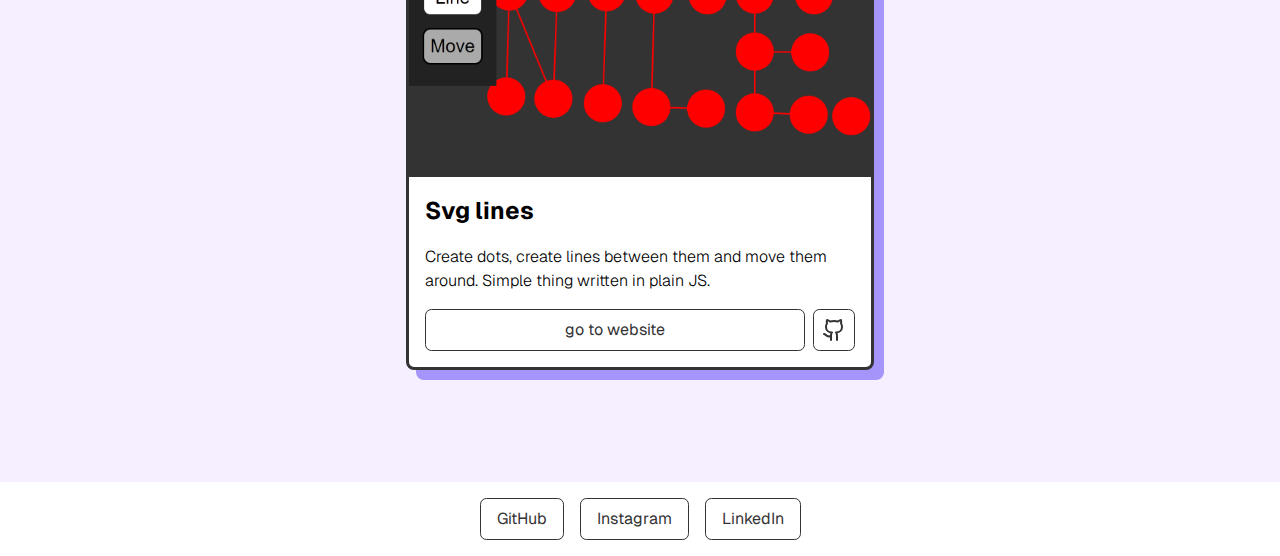
==== commit 1ebf83ff: "chore: updated SEO" ====
--- a/index.html
+++ b/index.html
@@ -4,13 +4,13 @@
 <head>
   <meta charset="UTF-8" />
   <meta name="viewport" content="width=device-width, initial-scale=1.0" />
-  <title>Tomáš Žifčák</title>
+  <title>Tomáš Žifčák - fun projects</title>
   <meta name="description"
-    content="Tomáš Žifčák's personal website / portfolio. Here you can find project, skills, work history, contact informations and more." />
-  <meta name="author" content="Tomáš Žifčák - personal website / portfolio" />
-  <meta name="keywords" content="Zifcak, Žifčák, personal, website, osobná, stránka, portfolio" />
+    content="Tomáš Žifčák's fun small projects. Here you can find some things I saw on internet and recreated." />
+  <meta name="author" content="Tomáš Žifčák - fun projects" />
+  <meta name="keywords" content="Zifcak, Žifčák, personal, website, projects" />
   <meta name="robots" content="index, follow" />
-  <meta name="og:title" content="Tomáš Žifčák" />
+  <meta name="og:title" content="Tomáš Žifčák - Fun projects" />
   <meta name="og:description"
     content="Tomáš Žifčák's personal website / portfolio. Here you can find project, skills, work history, contact informations and more." />
   <link rel="apple-touch-icon" sizes="180x180" href="/assets/apple-touch-icon.png">
@@ -19,128 +19,15 @@
   <link rel="manifest" href="/assets/site.webmanifest">
   <link rel="stylesheet" href="tailwind-preset.css">
   <link rel="stylesheet" href="main.css">
-
-  <!-- Google tag (gtag.js) -->
-  <script async src="https://www.googletagmanager.com/gtag/js?id=G-RYYQ14DPX2"></script>
-  <script>
-    window.dataLayer = window.dataLayer || [];
-    function gtag(){dataLayer.push(arguments);}
-    gtag('js', new Date());
-
-    gtag('config', 'G-RYYQ14DPX2');
-  </script>
-
 </head>
 
 <body>
-  <header>
-    <nav>
-      <ul>
-        <li><a href="#projects">Projects</a></li>
-        <li><a href="#about-me">About me</a></li>
-        <li><a href="#experience">Experience</a></li>
-      </ul>
-    </nav>
-  </header>
   <main>
     <div class="landing-page">
-      <h1>Tomáš Žifčák</h1>
-      <h2>some of my projects, fun ideas and little bit about me</h2>
-      <div class="social-media-container">
-        <a class="btn__icon" href="https://github.com/tomz197/" target="_blank">
-          <svg xmlns="http://www.w3.org/2000/svg" width="24" height="24" viewBox="0 0 24 24" fill="none"
-            stroke="currentColor" stroke-width="2" stroke-linecap="round" stroke-linejoin="round"
-            class="lucide lucide-github">
-            <path
-              d="M15 22v-4a4.8 4.8 0 0 0-1-3.5c3 0 6-2 6-5.5.08-1.25-.27-2.48-1-3.5.28-1.15.28-2.35 0-3.5 0 0-1 0-3 1.5-2.64-.5-5.36-.5-8 0C6 2 5 2 5 2c-.3 1.15-.3 2.35 0 3.5A5.403 5.403 0 0 0 4 9c0 3.5 3 5.5 6 5.5-.39.49-.68 1.05-.85 1.65-.17.6-.22 1.23-.15 1.85v4" />
-            <path d="M9 18c-4.51 2-5-2-7-2" />
-          </svg>
-        </a>
-        <a class="btn__icon" href="https://www.instagram.com/tom_z__/" target="_blank">
-          <svg xmlns="http://www.w3.org/2000/svg" width="24" height="24" viewBox="0 0 24 24" fill="none"
-            stroke="currentColor" stroke-width="2" stroke-linecap="round" stroke-linejoin="round"
-            class="lucide lucide-instagram">
-            <rect width="20" height="20" x="2" y="2" rx="5" ry="5" />
-            <path d="M16 11.37A4 4 0 1 1 12.63 8 4 4 0 0 1 16 11.37z" />
-            <line x1="17.5" x2="17.51" y1="6.5" y2="6.5" />
-          </svg>
-        </a>
-        <a class="btn__icon" href="https://www.linkedin.com/in/tomaszifcak/" target="_blank">
-          <svg xmlns="http://www.w3.org/2000/svg" width="24" height="24" viewBox="0 0 24 24" fill="none"
-            stroke="currentColor" stroke-width="2" stroke-linecap="round" stroke-linejoin="round"
-            class="lucide lucide-linkedin">
-            <path d="M16 8a6 6 0 0 1 6 6v7h-4v-7a2 2 0 0 0-2-2 2 2 0 0 0-2 2v7h-4v-7a6 6 0 0 1 6-6z" />
-            <rect width="4" height="12" x="2" y="9" />
-            <circle cx="4" cy="4" r="2" />
-          </svg>
-        </a>
-      </div>
+      <h1>FunStuff<span>.zifcak.dev</span></h1>
+      <h2>To learn more about me visit <span class="link__inline"><a href="https://zifcak.dev">zifcak.dev<a/></span></h2>
     </div>
     <div class="project-list" id="projects">
-      <h3 class="project-section-title">Main project</h3>
-      <div class="card" id="bagetaexpress-card">
-        <div class="card-image">
-          <img loading="lazy" src="assets/images/bagetaExpress_brandmark.svg" alt="Bageta Express logo" />
-        </div>
-        <div class="card__header">
-          <h4 class="card__header-title">Bageta Express</h4>
-        </div>
-        <div class="card__content">
-          <p>
-            Bageta Express is a web application for ordering food for school. It is a project I have been working on
-            for a while. It's actively being used by a local restaurant and school in my hometown.
-          </p>
-        </div>
-        <div class="card__footer">
-          <a class="btn btn--flex" target="_blank" href="https://bageta.express">go to website</a>
-          <a class="btn btn__icon" target="_blank" href="https://github.com/tomz197/bagetaexpress">
-            <svg xmlns="http://www.w3.org/2000/svg" width="24" height="24" viewBox="0 0 24 24" fill="none"
-              stroke="currentColor" stroke-width="2" stroke-linecap="round" stroke-linejoin="round"
-              class="lucide lucide-github">
-              <path
-                d="M15 22v-4a4.8 4.8 0 0 0-1-3.5c3 0 6-2 6-5.5.08-1.25-.27-2.48-1-3.5.28-1.15.28-2.35 0-3.5 0 0-1 0-3 1.5-2.64-.5-5.36-.5-8 0C6 2 5 2 5 2c-.3 1.15-.3 2.35 0 3.5A5.403 5.403 0 0 0 4 9c0 3.5 3 5.5 6 5.5-.39.49-.68 1.05-.85 1.65-.17.6-.22 1.23-.15 1.85v4" />
-              <path d="M9 18c-4.51 2-5-2-7-2" />
-            </svg>
-          </a>
-          <a class="btn btn__icon" target="_blank" href="https://instagram.com/bagetaexpress">
-            <svg xmlns="http://www.w3.org/2000/svg" width="24" height="24" viewBox="0 0 24 24" fill="none"
-              stroke="currentColor" stroke-width="2" stroke-linecap="round" stroke-linejoin="round"
-              class="lucide lucide-instagram">
-              <rect width="20" height="20" x="2" y="2" rx="5" ry="5" />
-              <path d="M16 11.37A4 4 0 1 1 12.63 8 4 4 0 0 1 16 11.37z" />
-              <line x1="17.5" x2="17.51" y1="6.5" y2="6.5" />
-            </svg>
-          </a>
-        </div>
-      </div>
-      <h3 class="project-section-title">Side projects</h3>
-      <div class="card">
-        <div class="card-image">
-          <img loading="lazy" src="assets/images/os-quiz.png" alt="screenshot from OS-quiz website" />
-        </div>
-        <div class="card__header">
-          <h4 class="card__header-title">OS quiz</h4>
-        </div>
-        <div class="card__content">
-          <p>
-            It's a simple web application for testing your knowledge of operating systems. It's a project I
-            created in very short time due to lack of practise tests for operating systems at my university.
-          </p>
-        </div>
-        <div class="card__footer">
-          <a class="btn btn--flex" target="_blank" href="https://os.zifcak.dev">go to website</a>
-          <a class="btn btn__icon" target="_blank" href="https://github.com/tomz197/os-drill">
-            <svg xmlns="http://www.w3.org/2000/svg" width="24" height="24" viewBox="0 0 24 24" fill="none"
-              stroke="currentColor" stroke-width="2" stroke-linecap="round" stroke-linejoin="round"
-              class="lucide lucide-github">
-              <path
-                d="M15 22v-4a4.8 4.8 0 0 0-1-3.5c3 0 6-2 6-5.5.08-1.25-.27-2.48-1-3.5.28-1.15.28-2.35 0-3.5 0 0-1 0-3 1.5-2.64-.5-5.36-.5-8 0C6 2 5 2 5 2c-.3 1.15-.3 2.35 0 3.5A5.403 5.403 0 0 0 4 9c0 3.5 3 5.5 6 5.5-.39.49-.68 1.05-.85 1.65-.17.6-.22 1.23-.15 1.85v4" />
-              <path d="M9 18c-4.51 2-5-2-7-2" />
-            </svg>
-          </a>
-        </div>
-      </div>
-      <h3 class="project-section-title">Fun ideas</h3>
       <div class="card">
         <div class="card-image">
           <img loading="lazy" src="assets/images/docs.png" alt="screenshot from document" />
@@ -219,59 +106,6 @@
         </div>
       </div>
     </div>
-
-    <div class="card" id="about-me">
-      <div class="card__header">
-        <h4 class="card__header-title">About me</h4>
-      </div>
-      <div class="card__content">
-        <p>I have been programming since 2019, at first, I wanted to make games(as many of us do) but that was too hard,
-          so after a while, in 2020, I landed in web development. After 2 years I landed my first job as a frontend
-          developer and I've been slowly moving towards backed. Currently, I'm studying at <a href="https://fi.muni.cz"
-            target="_blank" class="link__inline">FI MUNI</a>, exploring
-          programming in general.
-        </p>
-      </div>
-      <div class="card__footer">
-      </div>
-    </div>
-
-    <div class="card" id="experience">
-      <div class="card__header">
-        <h4 class="card__header-title">Experience</h4>
-      </div>
-      <div class="card__content">
-        <ul class="skills-list">
-          <li>Fronend
-            <ul>
-              <li>2+ years of profesional experience</li>
-              <li>JS, TS, React</li>
-            </ul>
-          </li>
-          <li>Mobile development
-            <ul>
-              <li>2+ years of profesional experience</li>
-              <li>JS, TS, React Native, ios, android</li>
-            </ul>
-          </li>
-          <li>Backend
-            <ul>
-              <li>1+ years of profesional experience</li>
-              <li>JS, TS, C#, SQL, NextJS, NodeJS, Database design</li>
-            </ul>
-          </li>
-          <li>Other
-            <ul>
-              <li>UI/UX - designing and iterating over mobile and web aplications</li>
-              <li>Go - currently learning</li>
-              <li>C, Haskell, Python - experience from university</li>
-            </ul>
-          </li>
-        </ul>
-      </div>
-      <div class="card__footer">
-      </div>
-    </div>
   </main>
   <footer>
     <a class="btn" href="https://github.com/tomz197/" target="_blank">GitHub</a>
--- a/main.css
+++ b/main.css
@@ -47,7 +47,7 @@
     flex-wrap: wrap;
     justify-content: center;
     background-color: #fff;
-    margin-top: 10rem;
+    margin-top: 5rem;
     gap: 1rem;
     padding: 1rem;
 }
@@ -93,6 +93,11 @@
     background-color: #F5EFFF;
 }
 
+.landing-page h1 span {
+    font-weight: 300;
+    font-size: 1.5rem;
+}
+
 .landing-page h1 {
     font-size: clamp(1.75rem, 10vw, 4rem);
     font-weight: 700;
